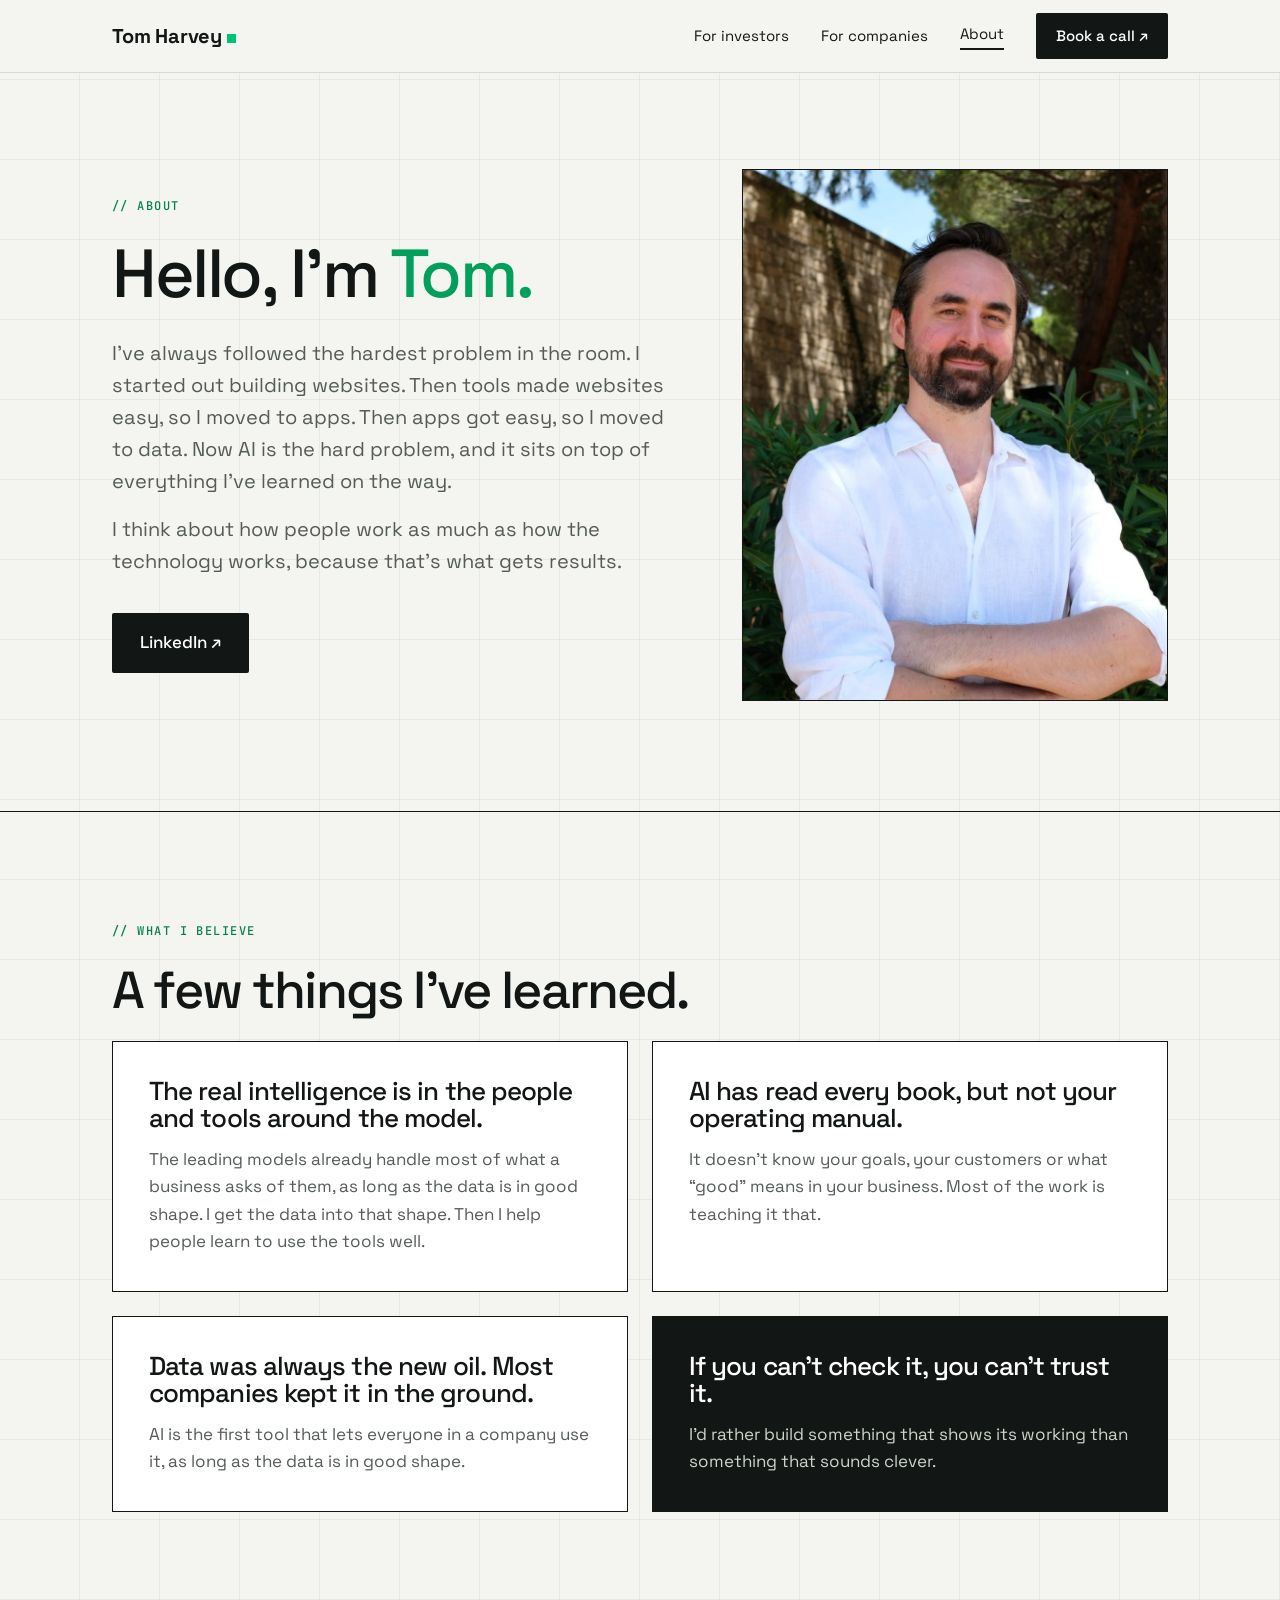
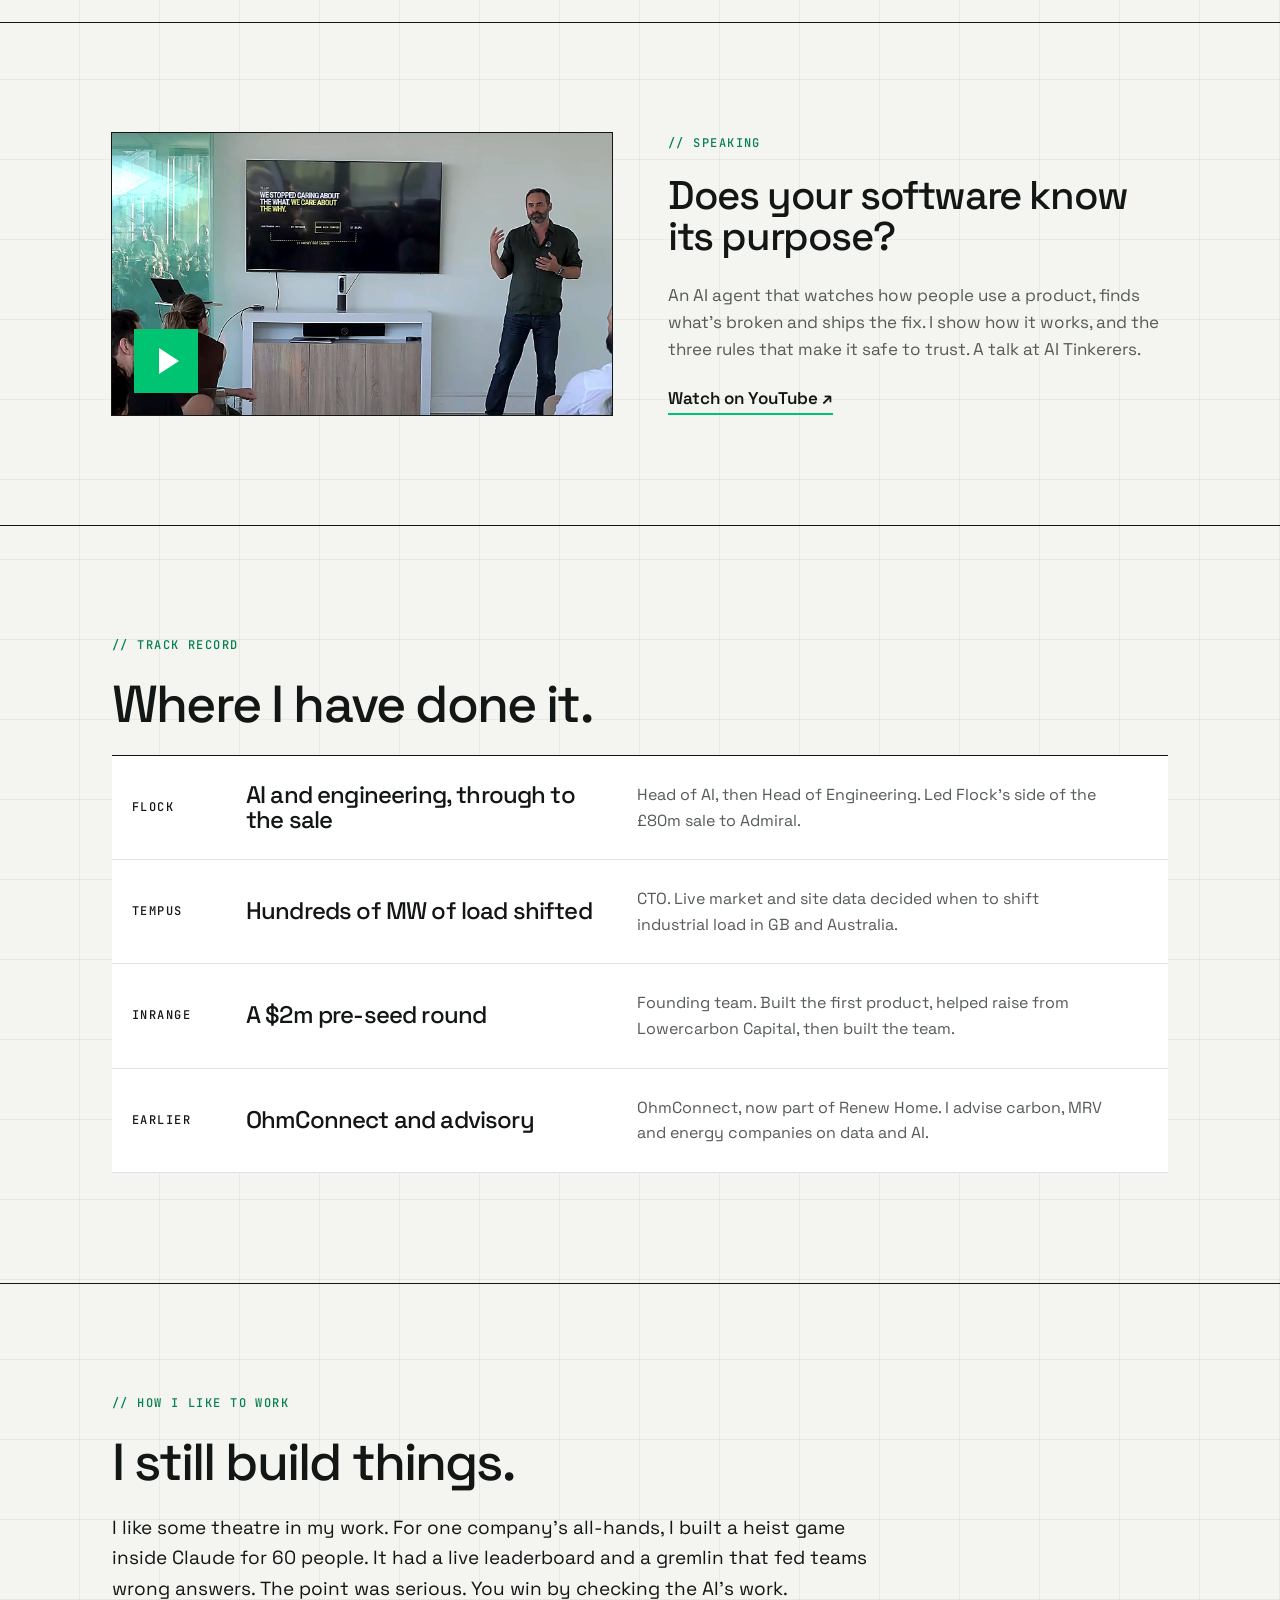
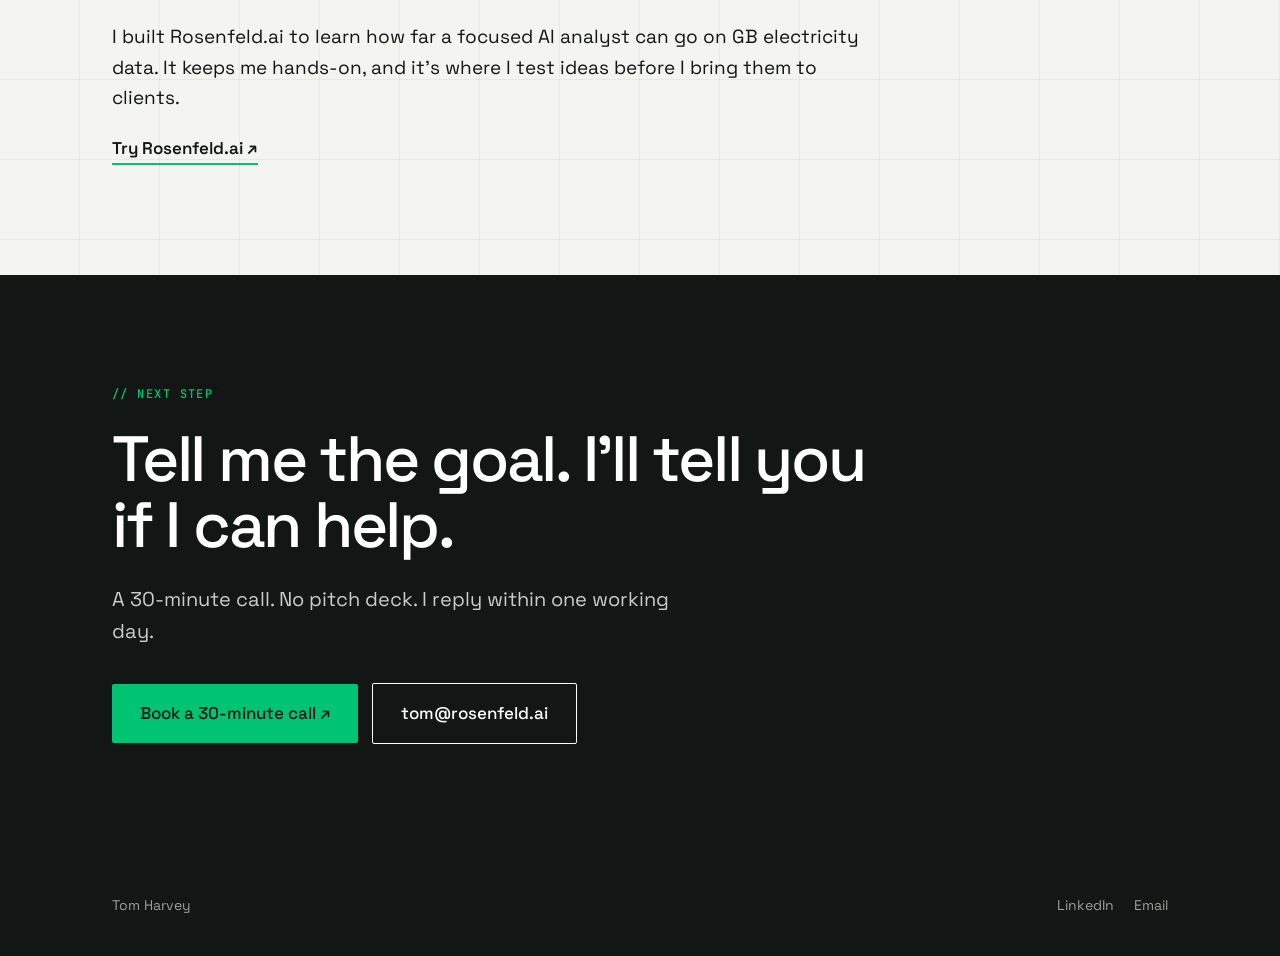
==== about.html @ 4ef9ce78 "feat: reword the model belief card around people, tools and data Co-Authored-By: Claude Opus 5.5 <no" ====
<!DOCTYPE html><html lang="en-GB"><head><meta charset="utf-8"><meta name="viewport" content="width=device-width,initial-scale=1"><meta name="color-scheme" content="light only">
<title>About · Tom Harvey</title><link rel="preconnect" href="https://fonts.googleapis.com"><link rel="preconnect" href="https://fonts.gstatic.com" crossorigin><link href="https://fonts.googleapis.com/css2?family=Space+Grotesk:wght@400;500;700&family=JetBrains+Mono:wght@500&display=swap" rel="stylesheet"><link rel="stylesheet" href="style.css"><script src="site.js"></script></head><body>
<nav><div class="wrap"><a class="brand" href="index.html">Tom Harvey<span></span></a>
<div class="links"><a href="investors.html">For investors</a><a href="companies.html">For companies</a><a href="about.html" class="on">About</a><a class="pill" href="https://cal.com/tharvey/30min" target="_blank" rel="noopener">Book a call ↗</a></div></div></nav>

<header class="hero"><div class="wrap hero-grid">
<div class="rv"><span class="mono label">About</span>
<h1>Hello, I'm <span class="hl">Tom.</span></h1>
<p class="lead">I've always followed the hardest problem in the room. I started out building websites. Then tools made websites easy, so I moved to apps. Then apps got easy, so I moved to data. Now AI is the hard problem, and it sits on top of everything I've learned on the way.</p>
<p class="lead" style="margin-top:16px">I think about how people work as much as how the technology works, because that's what gets results.</p>
<div class="ctas"><a class="pill big" href="https://www.linkedin.com/in/tom--harvey">LinkedIn ↗</a></div></div>
<div class="photo rv" style="background:url(portrait.jpg) center top/cover" role="img" aria-label="Tom Harvey"></div>
</div></header>

<section class="band"><div class="wrap">
<span class="mono label">What I believe</span><h2 class="rv">A few things I've learned.</h2>
<div class="cards rv">
<div class="card"><h3>The real intelligence is in the people and tools around the model.</h3><p>The leading models already handle most of what a business asks of them, as long as the data is in good shape. I get the data into that shape. Then I help people learn to use the tools well.</p></div>
<div class="card"><h3>AI has read every book, but not your operating manual.</h3><p>It doesn't know your goals, your customers or what “good” means in your business. Most of the work is teaching it that.</p></div>
<div class="card"><h3>Data was always the new oil. Most companies kept it in the ground.</h3><p>AI is the first tool that lets everyone in a company use it, as long as the data is in good shape.</p></div>
<div class="card ink"><h3>If you can't check it, you can't trust it.</h3><p>I'd rather build something that shows its working than something that sounds clever.</p></div>
</div></div></section>

<section class="band sky"><div class="wrap split">
<button class="video rv" data-yt="ZUIJOm4KMr8" style="background-image:url(talk.jpg)" aria-label="Play the talk"><div class="play"></div></button>
<div class="rv"><span class="mono label">Speaking</span><h2 style="font-size:40px">Does your software know its purpose?</h2><p class="note" style="font-size:17px">An AI agent that watches how people use a product, finds what's broken and ships the fix. I show how it works, and the three rules that make it safe to trust. A talk at AI Tinkerers.</p><a class="textlink" href="https://www.youtube.com/watch?v=ZUIJOm4KMr8">Watch on YouTube ↗</a></div>
</div></section>

<section class="band"><div class="wrap">
<span class="mono label">Track record</span><h2 class="rv">Where I have done it.</h2>
<div class="rows rv">
<div class="row"><span class="mono">Flock</span><h3>AI and engineering, through to the sale</h3><p>Head of AI, then Head of Engineering. Led Flock's side of the £80m sale to Admiral.</p><span></span></div>
<div class="row"><span class="mono">Tempus</span><h3>Hundreds of MW of load shifted</h3><p>CTO. Live market and site data decided when to shift industrial load in GB and Australia.</p><span></span></div>
<div class="row"><span class="mono">InRange</span><h3>A $2m pre-seed round</h3><p>Founding team. Built the first product, helped raise from Lowercarbon Capital, then built the team.</p><span></span></div>
<div class="row"><span class="mono">Earlier</span><h3>OhmConnect and advisory</h3><p>OhmConnect, now part of Renew Home. I advise carbon, MRV and energy companies on data and AI.</p><span></span></div>
</div></div></section>

<section class="band"><div class="wrap">
<div class="rv" style="max-width:760px"><span class="mono label">How I like to work</span><h2>I still build things.</h2>
<p style="font-size:19px">I like some theatre in my work. For one company's all-hands, I built a heist game inside Claude for 60 people. It had a live leaderboard and a gremlin that fed teams wrong answers. The point was serious. You win by checking the AI's work.</p>
<p style="font-size:19px;margin-top:18px">I built Rosenfeld.ai to learn how far a focused AI analyst can go on GB electricity data. It keeps me hands-on, and it's where I test ideas before I bring them to clients.</p>
<a class="textlink" href="https://rosenfeld.ai">Try Rosenfeld.ai ↗</a></div>
</div></section>

<section class="band accent contact" id="contact"><div class="wrap rv">
<span class="mono label">Next step</span>
<h2>Tell me the goal. I'll tell you if I can help.</h2>
<p style="font-size:20px;max-width:560px">A 30-minute call. No pitch deck. I reply within one working day.</p>
<div class="ctas"><a class="pill big" href="https://cal.com/tharvey/30min" target="_blank" rel="noopener">Book a 30-minute call ↗</a><a class="pill light big" href="mailto:tom@rosenfeld.ai">tom@rosenfeld.ai</a></div>
</div></section>
<footer><div class="wrap"><span>Tom Harvey</span><span><a href="https://www.linkedin.com/in/tom--harvey">LinkedIn</a><a href="mailto:tom@rosenfeld.ai">Email</a></span></div></footer>
</body></html>
---- style.css ----
:root{color-scheme:light;--ink:#121614;--paper:#f4f4f1;--accent:#00c472;--accent-text:#06804c;--hl:#00a05c;--grid:rgba(18,22,20,.055);--muted:#555b57;--line:rgba(18,22,20,.12);--rule:#121614}
*{box-sizing:border-box;margin:0;padding:0}
html{scroll-behavior:smooth}
body{background:var(--paper);color:var(--ink);font:17px/1.6 "Space Grotesk","Helvetica Neue",Arial,sans-serif;background-image:linear-gradient(var(--grid) 1px,transparent 1px),linear-gradient(90deg,var(--grid) 1px,transparent 1px);background-size:80px 80px;background-position:-1px -1px}
a{color:inherit}
.wrap{max-width:1120px;margin:0 auto;padding:0 32px}
.mono{font-family:"JetBrains Mono",ui-monospace,Menlo,Consolas,monospace;font-weight:500;font-size:12px;letter-spacing:.12em;text-transform:uppercase}
.label{display:block;margin-bottom:22px;color:var(--accent-text)}
.label:before{content:"// "}
h1,h2,h3{font-weight:500;letter-spacing:-.035em;line-height:1.04}
h1{font-size:68px}
h2{font-size:52px;margin-bottom:24px}
h3{font-size:26px}
.hl{color:var(--hl)}

p.lead{font-size:20px;color:var(--muted);max-width:560px;margin-top:28px}
/* nav */
nav{position:sticky;top:0;z-index:10;background:rgba(244,244,241,.94);backdrop-filter:blur(8px);border-bottom:1px solid var(--line)}
nav .wrap{display:flex;align-items:center;justify-content:space-between;height:72px}
.brand{font-weight:700;font-size:20px;text-decoration:none;letter-spacing:-.01em}
.brand span{display:inline-block;width:9px;height:9px;background:var(--accent);margin-left:5px}
.links{display:flex;align-items:center;gap:32px;font-size:15px}
.links a{text-decoration:none}
.links a.on{border-bottom:2px solid var(--ink);padding-bottom:2px}
.pill{background:var(--ink);color:#fff!important;padding:11px 20px;border-radius:2px;font-weight:500;text-decoration:none;display:inline-flex;gap:10px;align-items:center;transition:background .15s}
.pill:hover{background:var(--accent);color:var(--ink)!important}
.pill.light{background:transparent;color:var(--ink)!important;border:1px solid var(--ink)}
.pill.light:hover{background:var(--ink);color:#fff!important}
.pill.big{padding:16px 28px;font-size:17px}
.ctas{display:flex;gap:14px;margin-top:36px;align-items:center;flex-wrap:wrap}
.note{font-size:14px;color:var(--muted)}
/* bands */
.band{padding:110px 0;border-top:1px solid var(--rule)}
.dark{background:#fff}
.dark p{color:var(--muted)}
.sand,.sage,.sky{background:transparent}
.accent{background:var(--ink);color:#fff;border-top:0}.accent .label{color:var(--accent)!important}.accent p{color:#c9ceca}.accent .pill{background:var(--accent);color:var(--ink)!important}.accent .pill:hover{background:#fff}.accent .pill.light{background:transparent;color:#fff!important;border-color:#fff}
/* hero */
.hero{padding:96px 0 110px}
.hero-grid{display:grid;grid-template-columns:1.35fr 1fr;gap:56px;align-items:center}
.photo{aspect-ratio:4/5;border-radius:0;border:1px solid var(--ink);background:linear-gradient(160deg,var(--sage),var(--sand));display:flex;align-items:flex-end;padding:24px;position:relative;overflow:hidden}

.photo .mono{position:relative;z-index:1;color:var(--ink)}
/* stats */
.stats{display:grid;grid-template-columns:repeat(4,1fr);gap:32px}
.stat{border-top:3px solid var(--accent);padding-top:24px}
.num{font-size:80px;font-weight:500;letter-spacing:-.05em;color:var(--ink);line-height:1}
.stat p{margin-top:14px;font-size:15px}
/* cards */
.cards{display:grid;grid-template-columns:repeat(2,1fr);gap:24px}
.cards.three{grid-template-columns:repeat(3,1fr)}
.card{background:#fff;border-radius:0;border:1px solid var(--ink);padding:36px;text-decoration:none;display:flex;flex-direction:column;gap:14px;transition:transform .25s, box-shadow .25s;position:relative}
.card:hover{transform:translate(-4px,-4px);box-shadow:4px 4px 0 var(--accent)}
.card.ink{background:var(--ink);color:#fff}
.card.ink p{color:#cdd4cc}
.card p{color:var(--muted)}
.card .go{position:absolute;right:32px;top:32px;font-size:24px;transition:transform .25s}
.card:hover .go{transform:translate(4px,-4px)}
.card .mono{color:var(--accent-text)} .card.ink .mono{color:var(--accent)}
.card .out{margin-top:auto;font-weight:600;color:var(--ink)} .card.ink .out{color:var(--accent)}
/* rows */
.rows{border-top:1px solid var(--ink);background:#fff}
.row{display:grid;grid-template-columns:90px 1fr 1.3fr 10px;gap:24px;align-items:center;padding:26px 20px;border-bottom:1px solid var(--line)}
.row h3{font-size:24px}
.row p{color:var(--muted);font-size:16px}
.row .go{font-size:22px;text-align:right}
/* quote */
.quotes{display:grid;grid-template-columns:repeat(3,1fr);gap:24px}
.quote{background:#fff;border:1px solid var(--ink);padding:32px}
.quote p{font-size:19px;line-height:1.45}
.who{display:flex;align-items:center;gap:12px;margin-top:22px;font-size:14px;color:var(--muted)}
.who i{width:40px;height:40px;border-radius:50%;background:var(--sand);display:block}
/* split */
.split{display:grid;grid-template-columns:1fr 1fr;gap:56px;align-items:center}
.video{aspect-ratio:16/9;border-radius:0;outline:1px solid var(--ink);background:var(--ink) center/cover no-repeat;border:0;cursor:pointer;overflow:hidden;width:100%;padding:0;display:flex;align-items:center;justify-content:center;flex-direction:column;gap:14px;color:#cdd4cc;font-size:14px}
.play{width:64px;height:64px;border-radius:0;background:var(--accent);position:relative;transition:transform .2s}
.video:hover .play{transform:scale(1.08)}
.play:after{content:"";position:absolute;left:25px;top:19px;border-left:20px solid #fff;border-top:13px solid transparent;border-bottom:13px solid transparent}
.shot{aspect-ratio:16/10;border-radius:0;background:#fff;box-shadow:0 18px 40px rgba(29,43,36,.10);display:flex;align-items:center;justify-content:center;color:var(--muted);font-size:14px;padding:24px;text-align:center}
.textlink{font-weight:600;text-decoration:none;border-bottom:2px solid var(--accent);display:inline-block;margin-top:22px}
/* steps */
.steps{display:grid;grid-template-columns:repeat(3,1fr);gap:24px;counter-reset:s}
.step{border-top:3px solid var(--accent);padding-top:22px}
.step .n{font-size:44px;font-weight:500;color:var(--hl);letter-spacing:-.03em}
.step h3{font-size:21px;margin:8px 0}
.step p{color:var(--muted);font-size:16px}
/* contact */
.contact{text-align:left}
.contact h2{font-size:64px;max-width:800px}
footer{padding:40px 0;font-size:14px;color:#9aa19c;background:var(--ink)}
footer .wrap{display:flex;justify-content:space-between}
footer a{text-decoration:none;margin-left:20px}
/* motion */
.js .rv{opacity:0;transform:translateY(24px);transition:opacity .7s ease,transform .7s ease}
.js .rv.in{opacity:1;transform:none}
@media (max-width:860px){h1{font-size:46px}h2{font-size:36px}.hero-grid,.split,.cards,.cards.three,.quotes,.steps{grid-template-columns:1fr}.stats{grid-template-columns:1fr !important}.links a:not(.pill){display:none}.row{grid-template-columns:40px 1fr 30px}.row p{display:none}.contact h2{font-size:40px}}

.video iframe{width:100%;height:100%;border:0;display:block}
.video:before{content:"";position:absolute}
.video[data-yt]{justify-content:flex-end;align-items:flex-start;padding:22px}
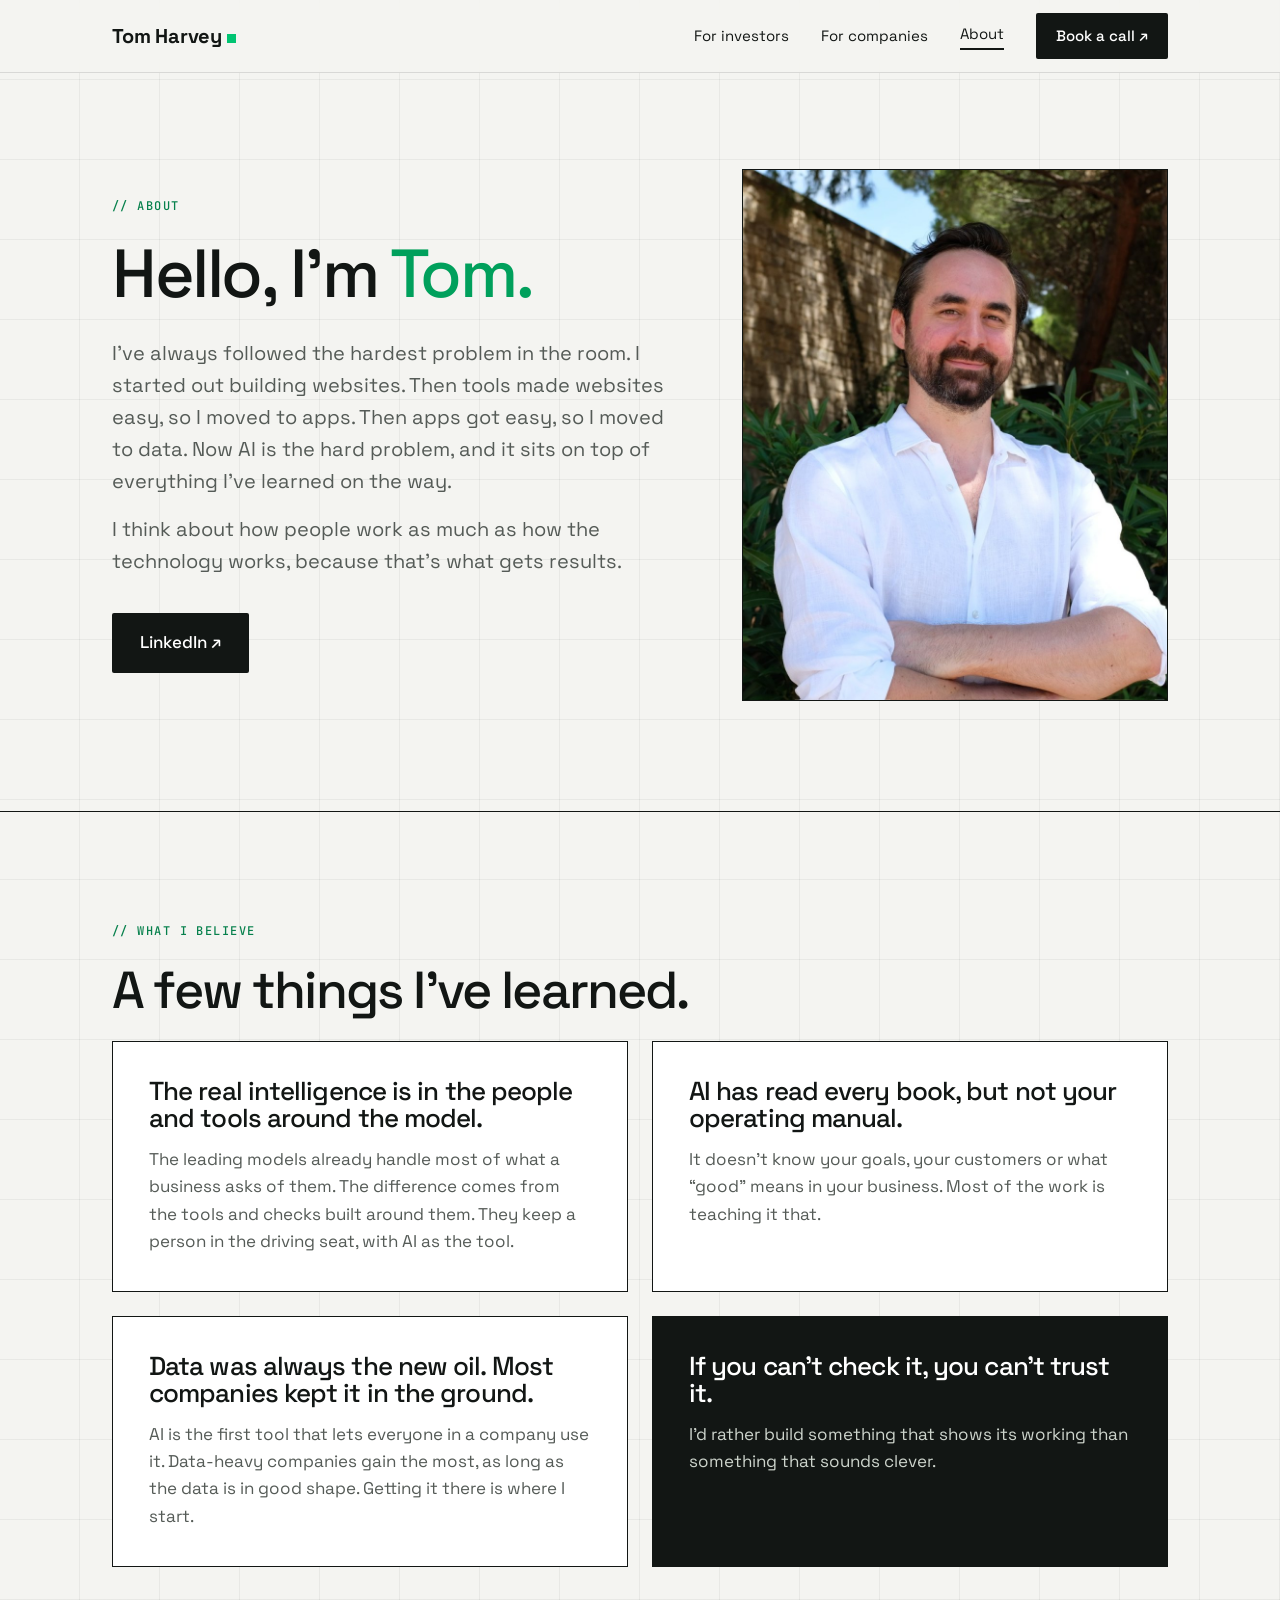
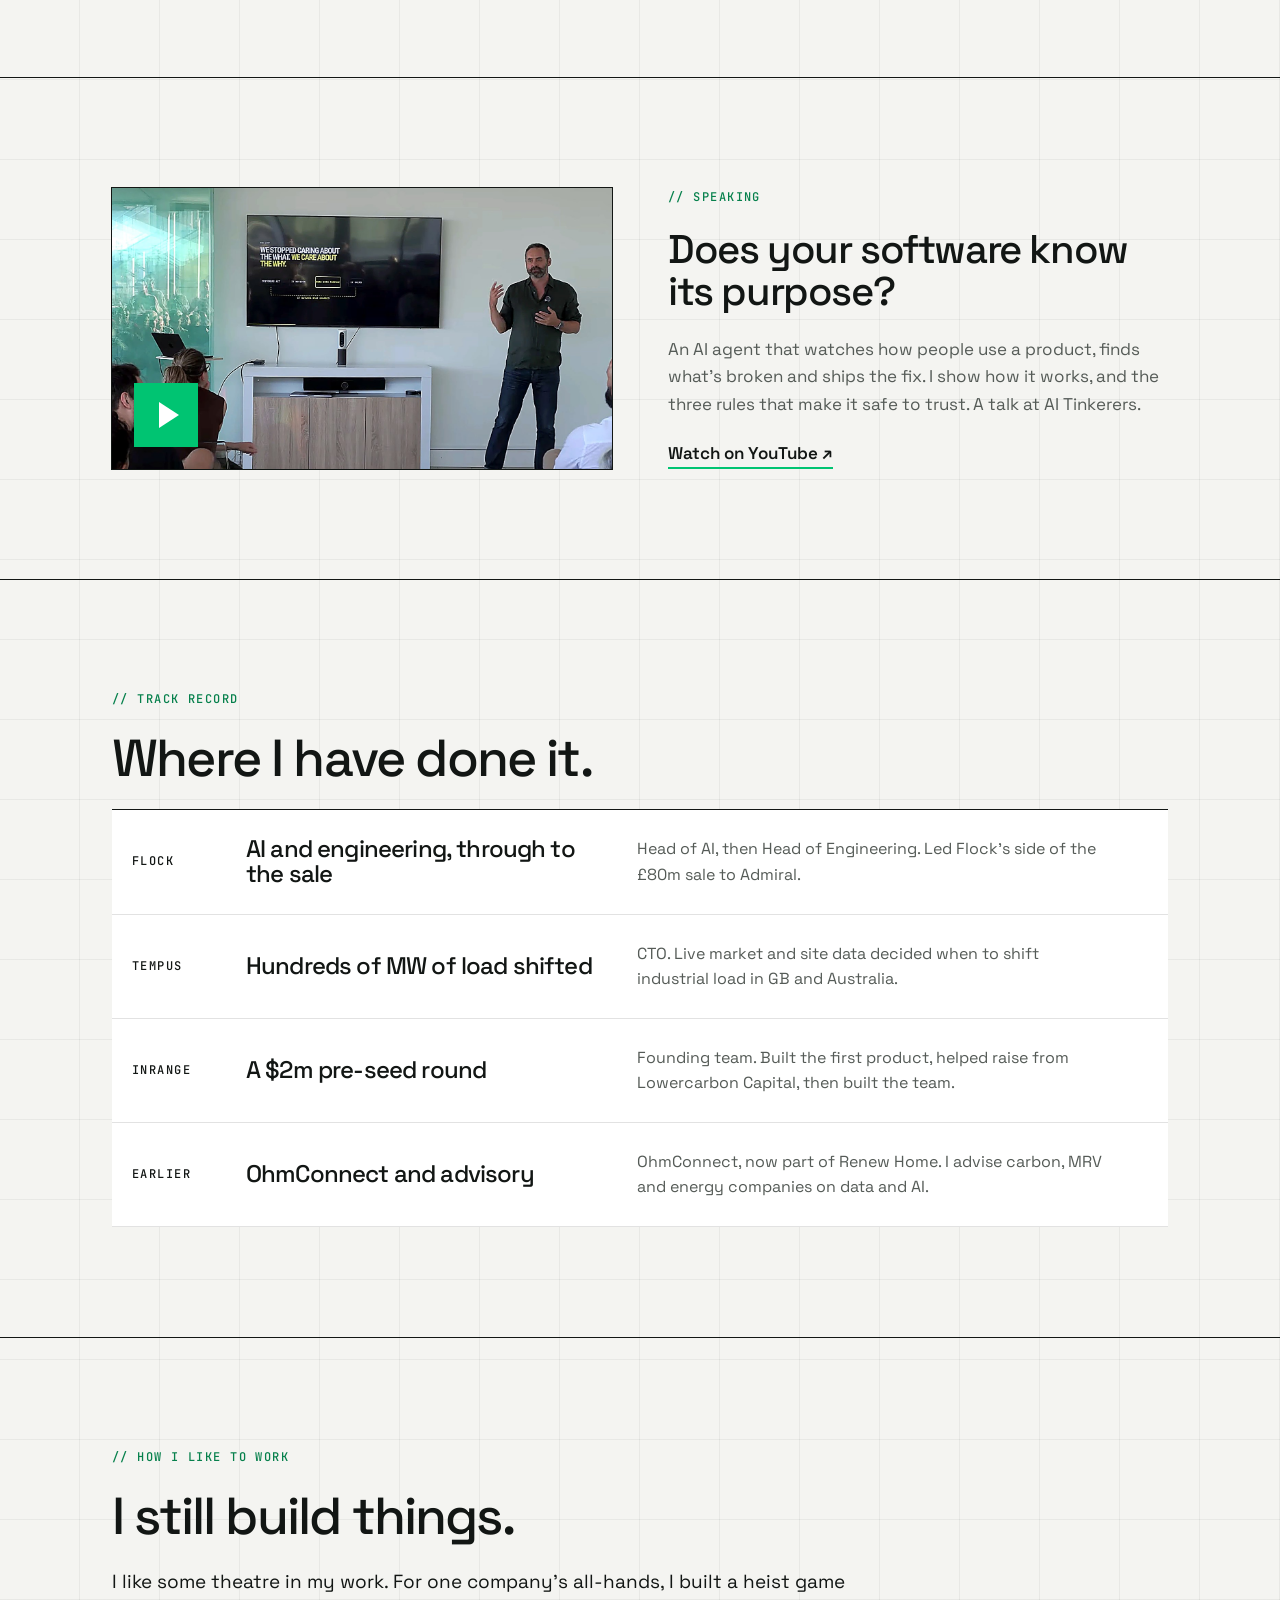
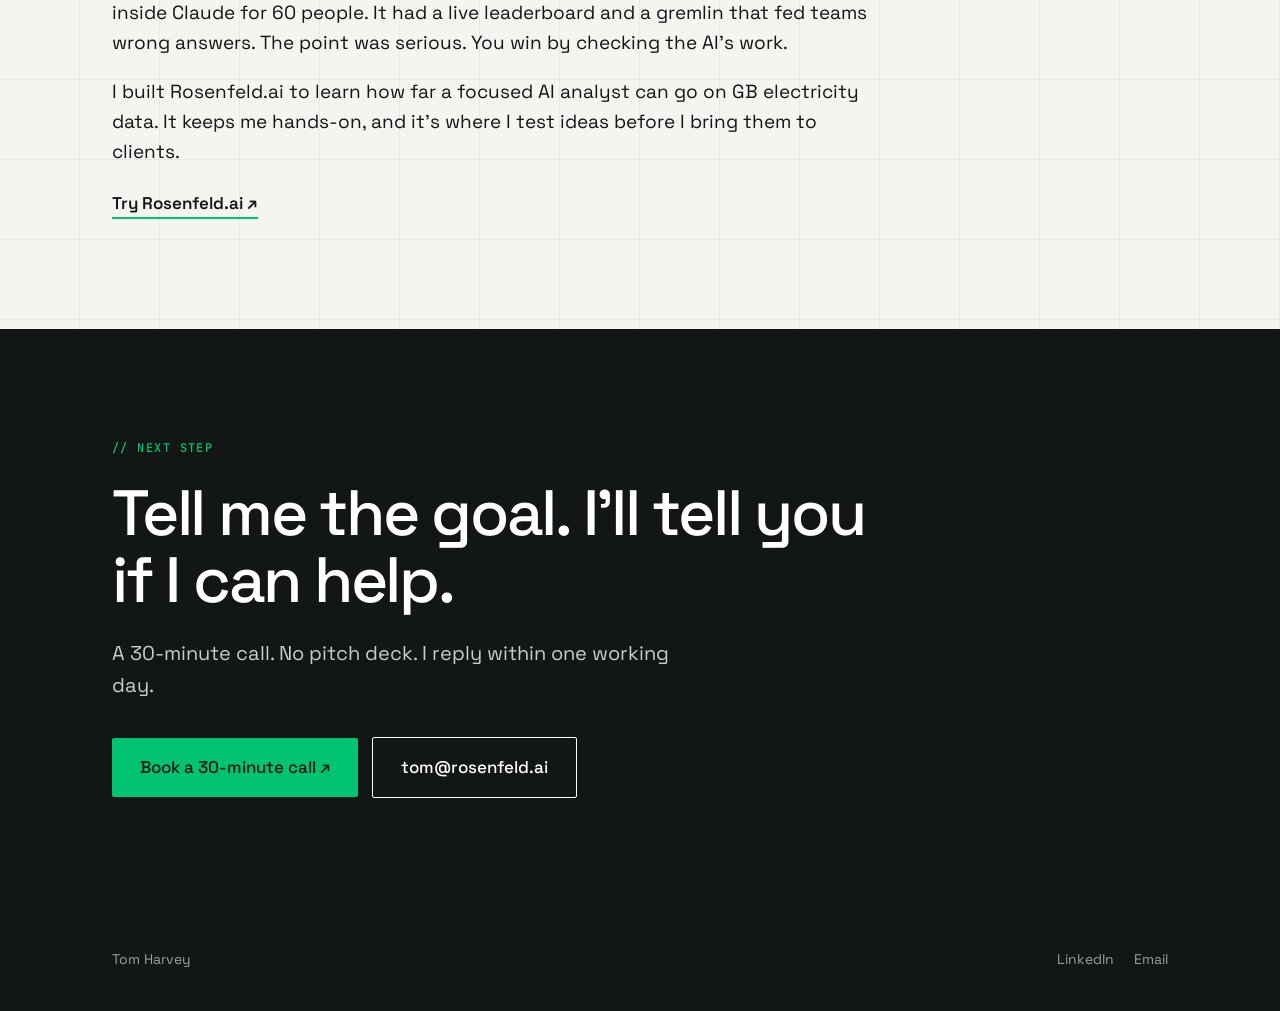
==== commit fda638af: "fix: split the belief cards so data and tooling each have one home Co-Authored-By: Claude Opus 5.5 <" ====
--- a/about.html
+++ b/about.html
@@ -15,9 +15,9 @@
 <section class="band"><div class="wrap">
 <span class="mono label">What I believe</span><h2 class="rv">A few things I've learned.</h2>
 <div class="cards rv">
-<div class="card"><h3>The real intelligence is in the people and tools around the model.</h3><p>The leading models already handle most of what a business asks of them, as long as the data is in good shape. I get the data into that shape. Then I help people learn to use the tools well.</p></div>
+<div class="card"><h3>The real intelligence is in the people and tools around the model.</h3><p>The leading models already handle most of what a business asks of them. The difference comes from the tools and checks built around them. They keep a person in the driving seat, with AI as the tool.</p></div>
 <div class="card"><h3>AI has read every book, but not your operating manual.</h3><p>It doesn't know your goals, your customers or what “good” means in your business. Most of the work is teaching it that.</p></div>
-<div class="card"><h3>Data was always the new oil. Most companies kept it in the ground.</h3><p>AI is the first tool that lets everyone in a company use it, as long as the data is in good shape.</p></div>
+<div class="card"><h3>Data was always the new oil. Most companies kept it in the ground.</h3><p>AI is the first tool that lets everyone in a company use it. Data-heavy companies gain the most, as long as the data is in good shape. Getting it there is where I start.</p></div>
 <div class="card ink"><h3>If you can't check it, you can't trust it.</h3><p>I'd rather build something that shows its working than something that sounds clever.</p></div>
 </div></div></section>
 
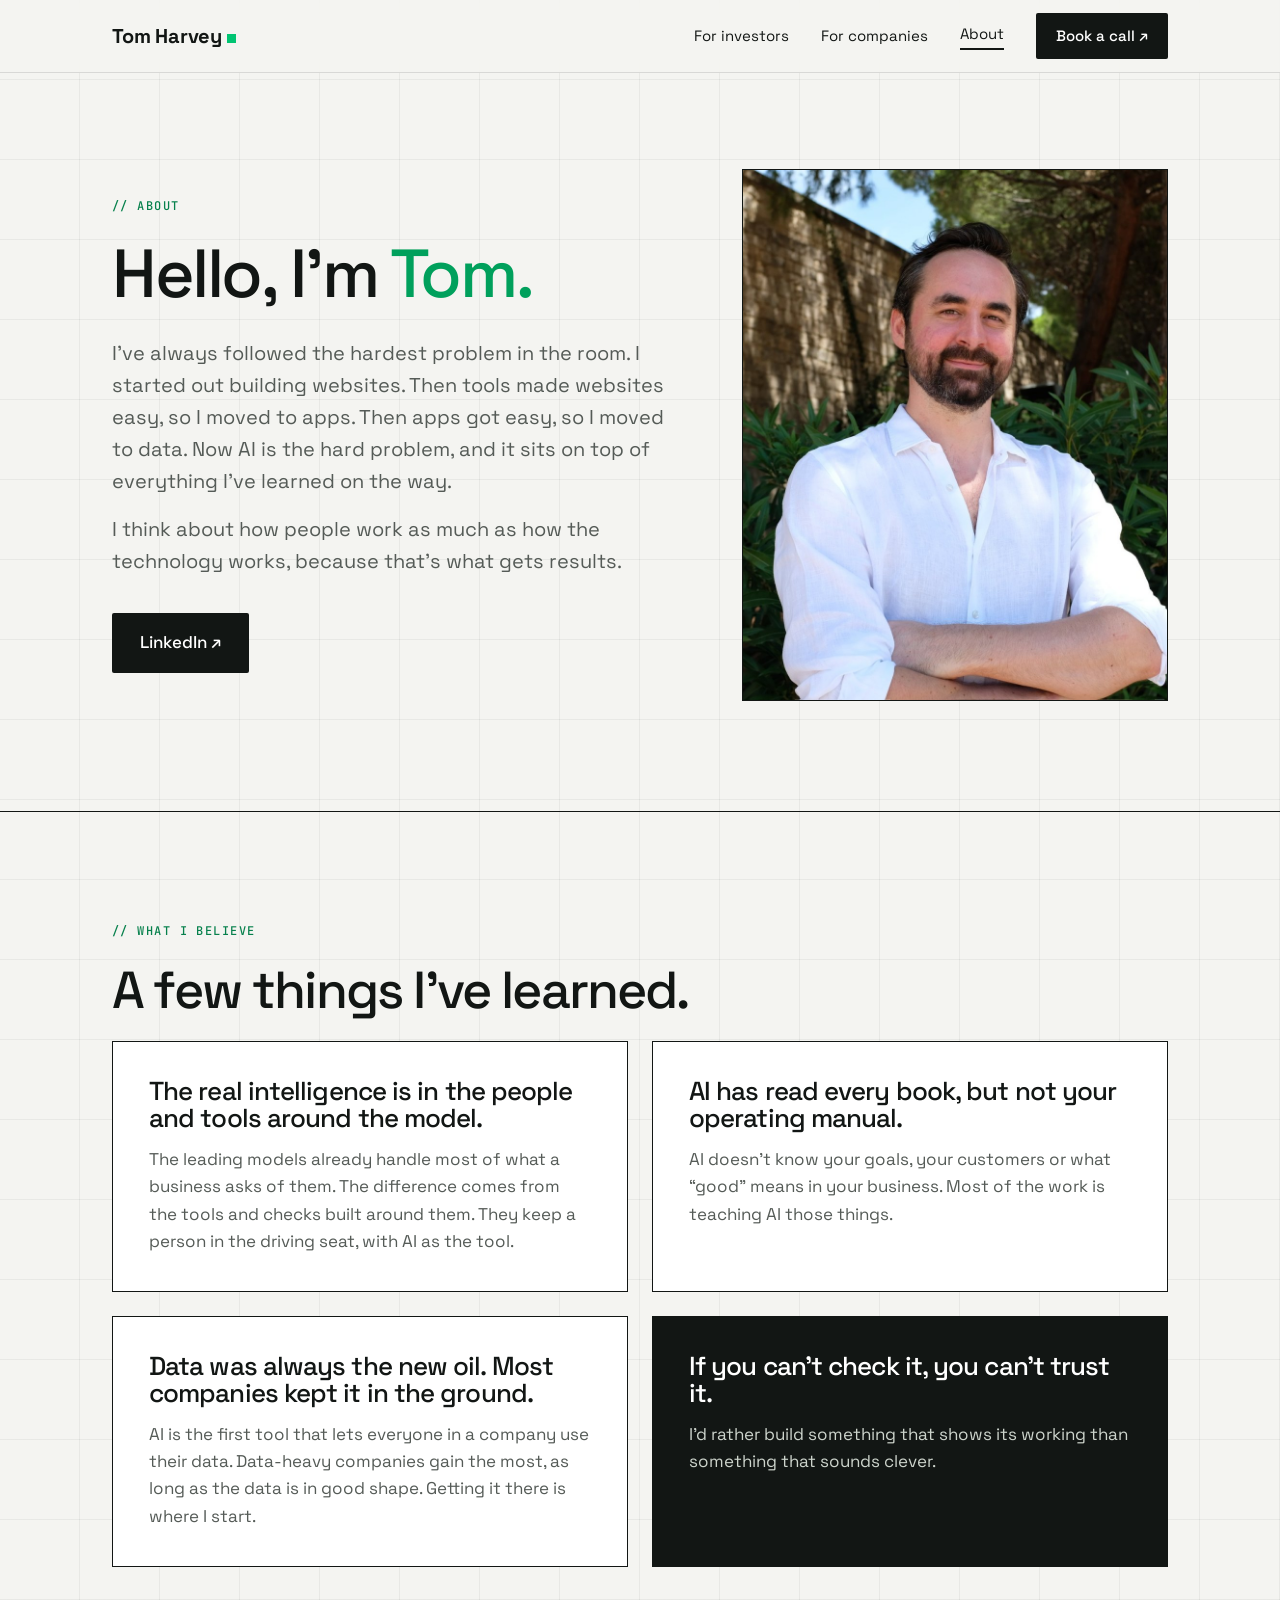
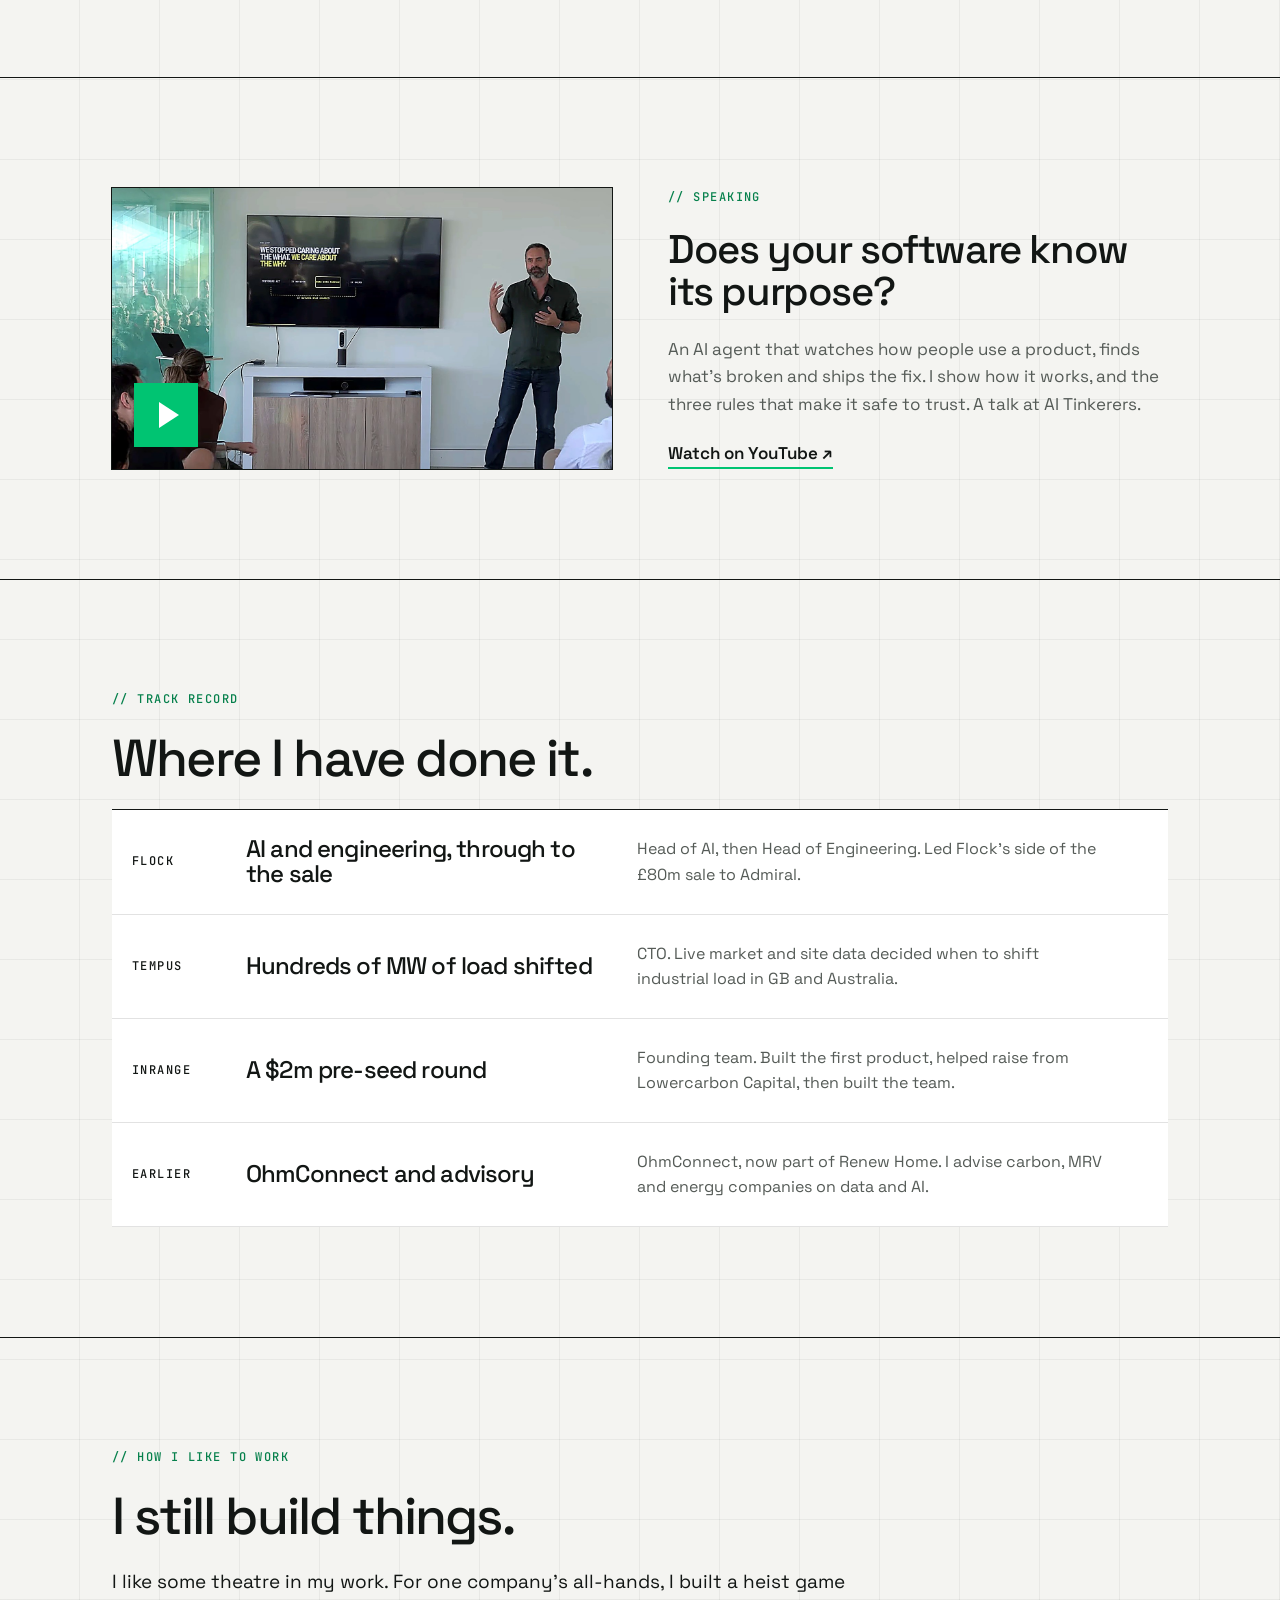
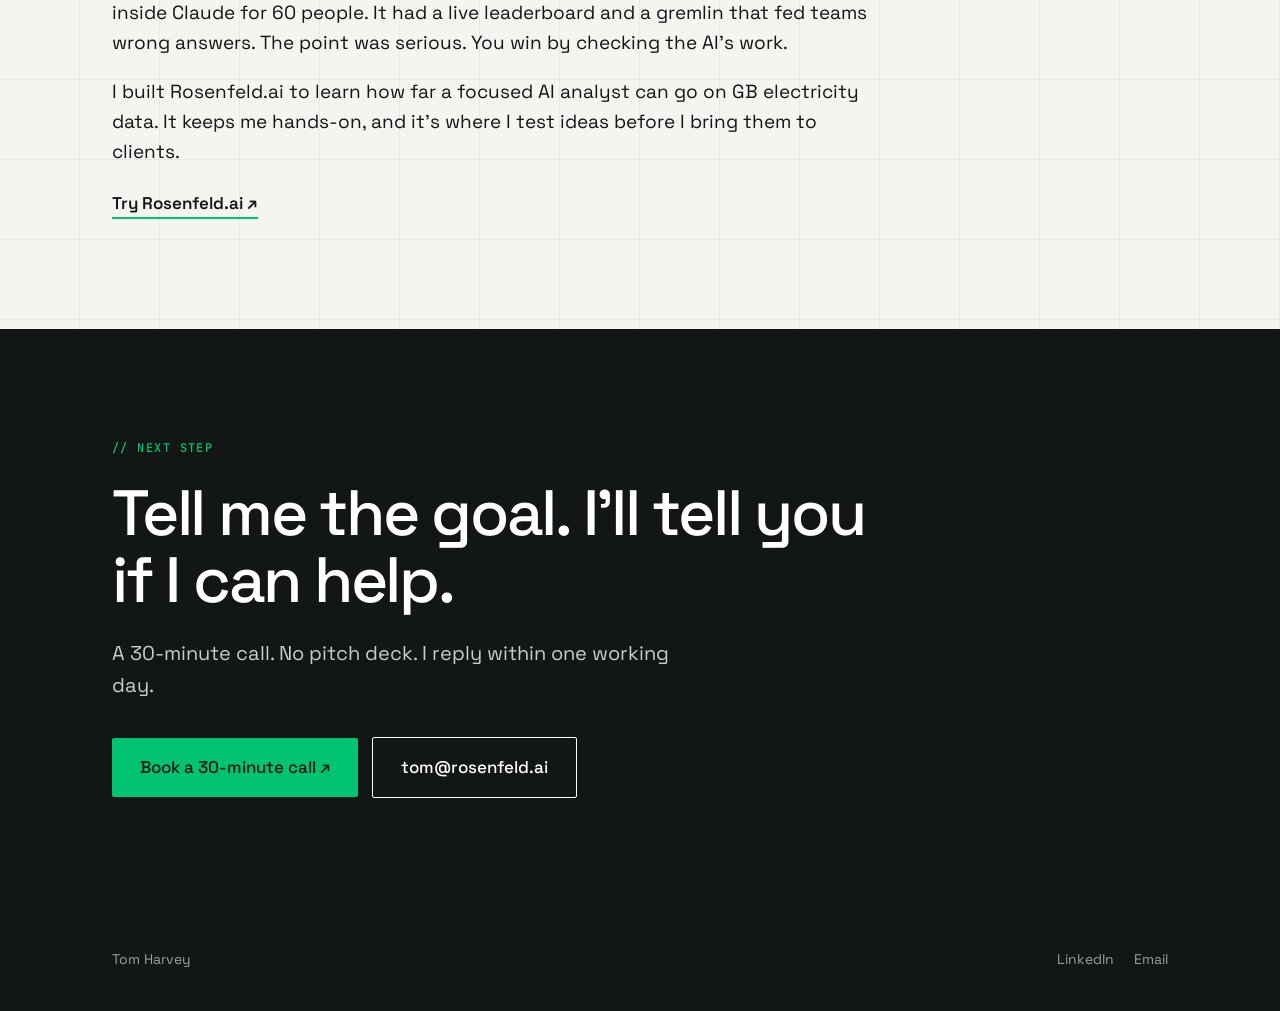
==== commit 9ffe0a29: "fix: name AI and data instead of a vague it in the belief cards Co-Authored-By: Claude Opus 5.5 <nor" ====
--- a/about.html
+++ b/about.html
@@ -16,8 +16,8 @@
 <span class="mono label">What I believe</span><h2 class="rv">A few things I've learned.</h2>
 <div class="cards rv">
 <div class="card"><h3>The real intelligence is in the people and tools around the model.</h3><p>The leading models already handle most of what a business asks of them. The difference comes from the tools and checks built around them. They keep a person in the driving seat, with AI as the tool.</p></div>
-<div class="card"><h3>AI has read every book, but not your operating manual.</h3><p>It doesn't know your goals, your customers or what “good” means in your business. Most of the work is teaching it that.</p></div>
-<div class="card"><h3>Data was always the new oil. Most companies kept it in the ground.</h3><p>AI is the first tool that lets everyone in a company use it. Data-heavy companies gain the most, as long as the data is in good shape. Getting it there is where I start.</p></div>
+<div class="card"><h3>AI has read every book, but not your operating manual.</h3><p>AI doesn't know your goals, your customers or what “good” means in your business. Most of the work is teaching AI those things.</p></div>
+<div class="card"><h3>Data was always the new oil. Most companies kept it in the ground.</h3><p>AI is the first tool that lets everyone in a company use their data. Data-heavy companies gain the most, as long as the data is in good shape. Getting it there is where I start.</p></div>
 <div class="card ink"><h3>If you can't check it, you can't trust it.</h3><p>I'd rather build something that shows its working than something that sounds clever.</p></div>
 </div></div></section>
 
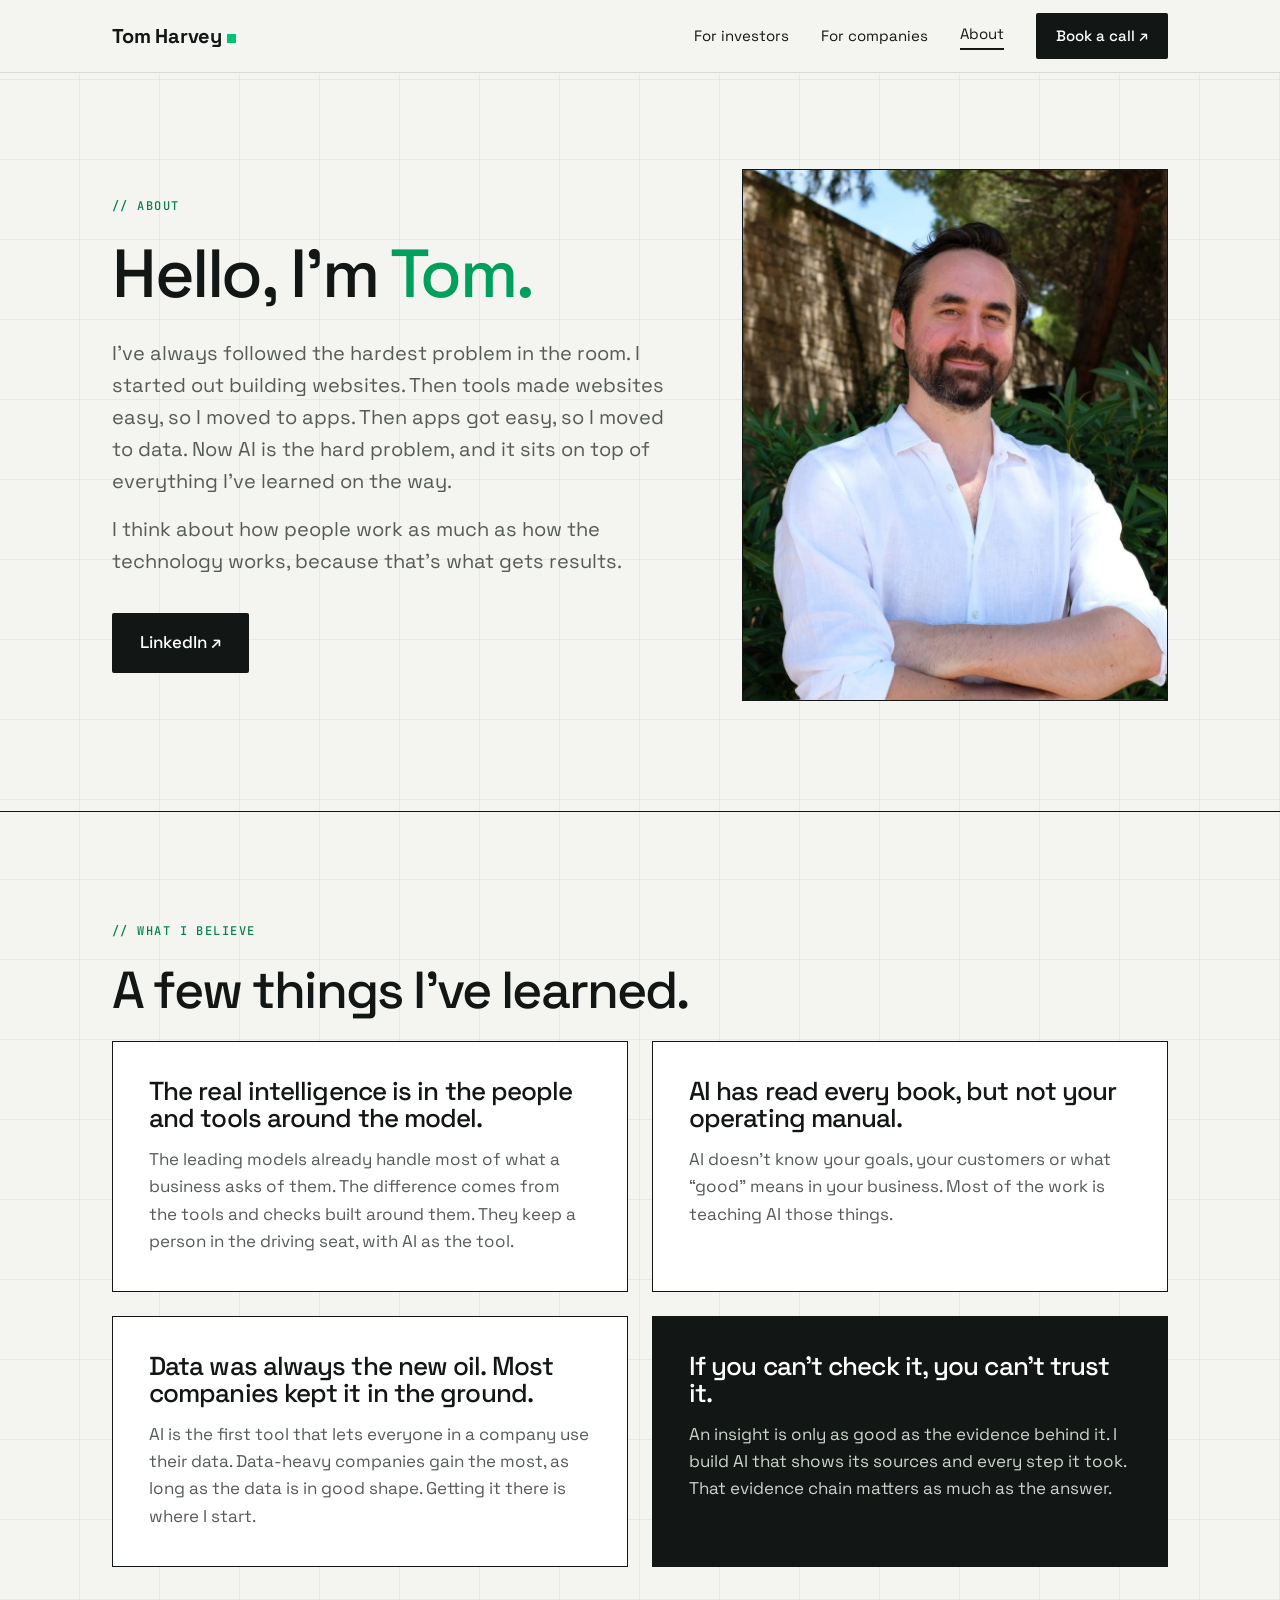
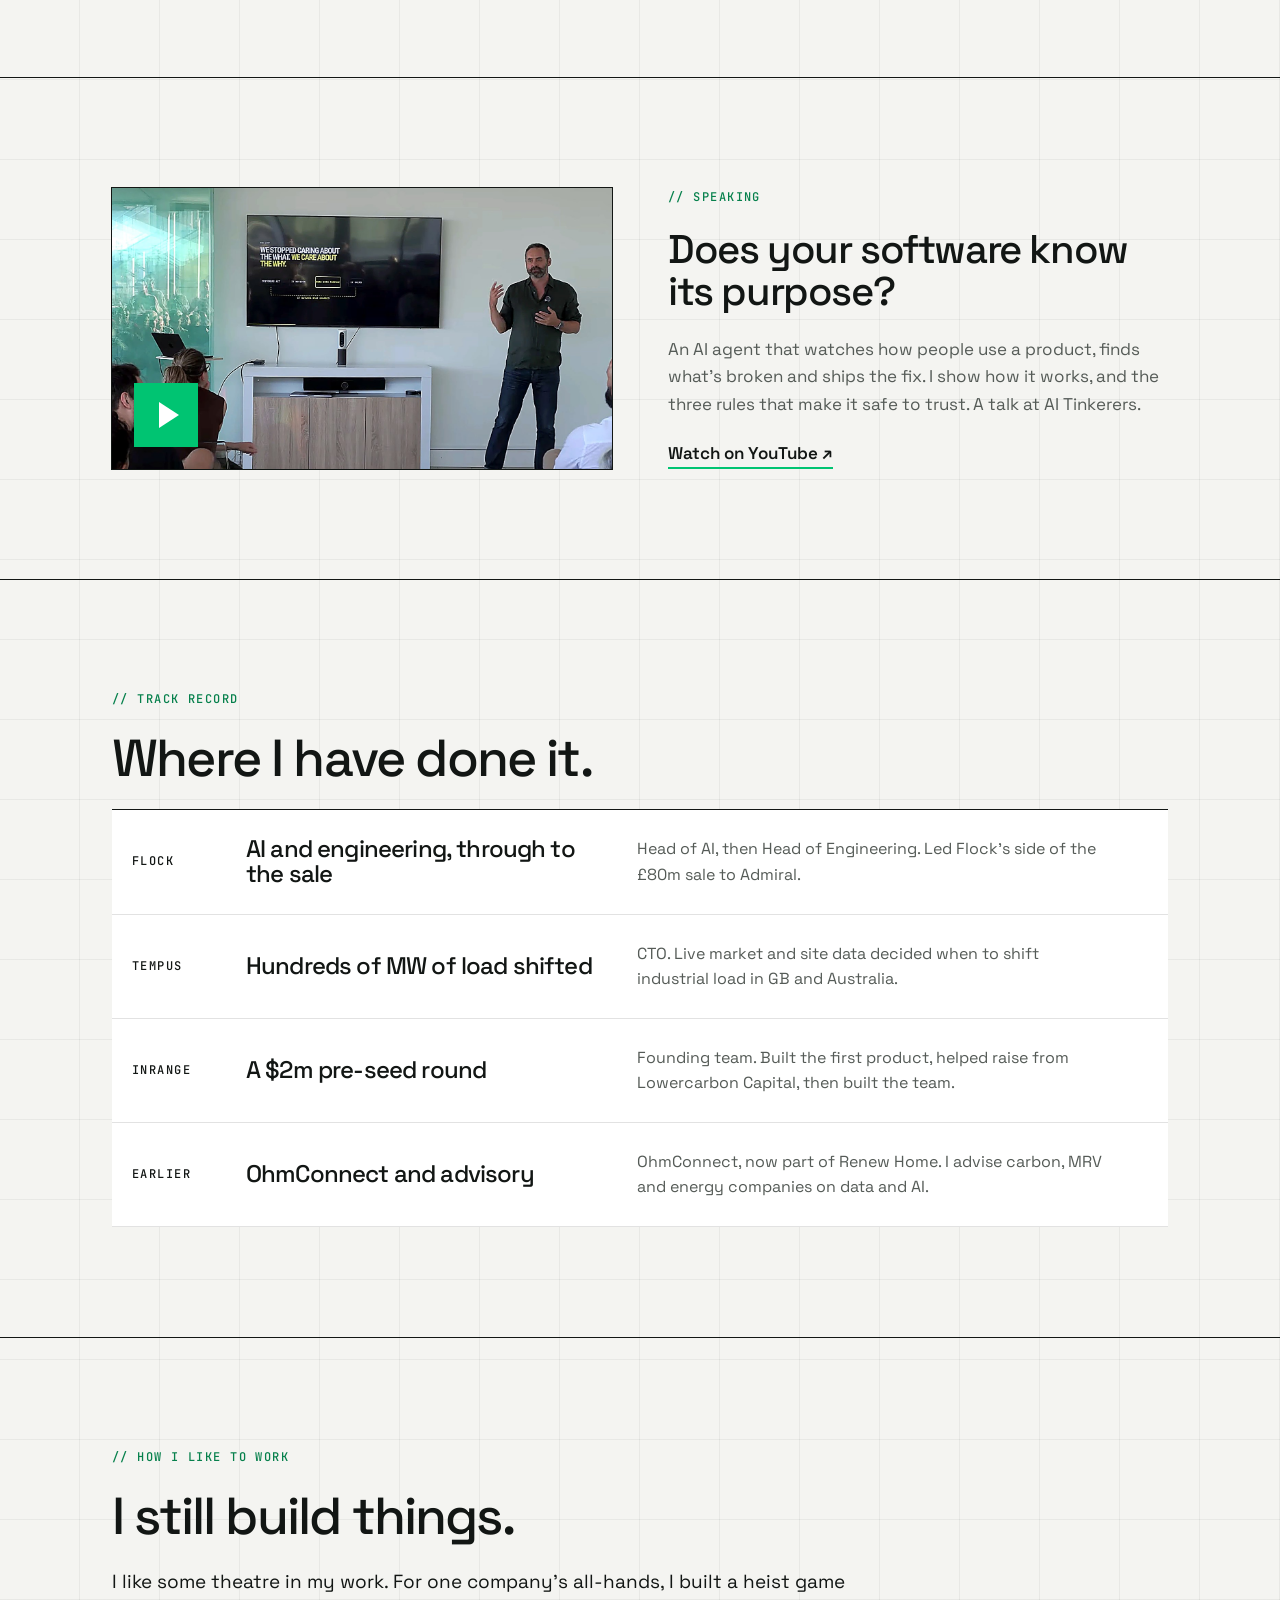
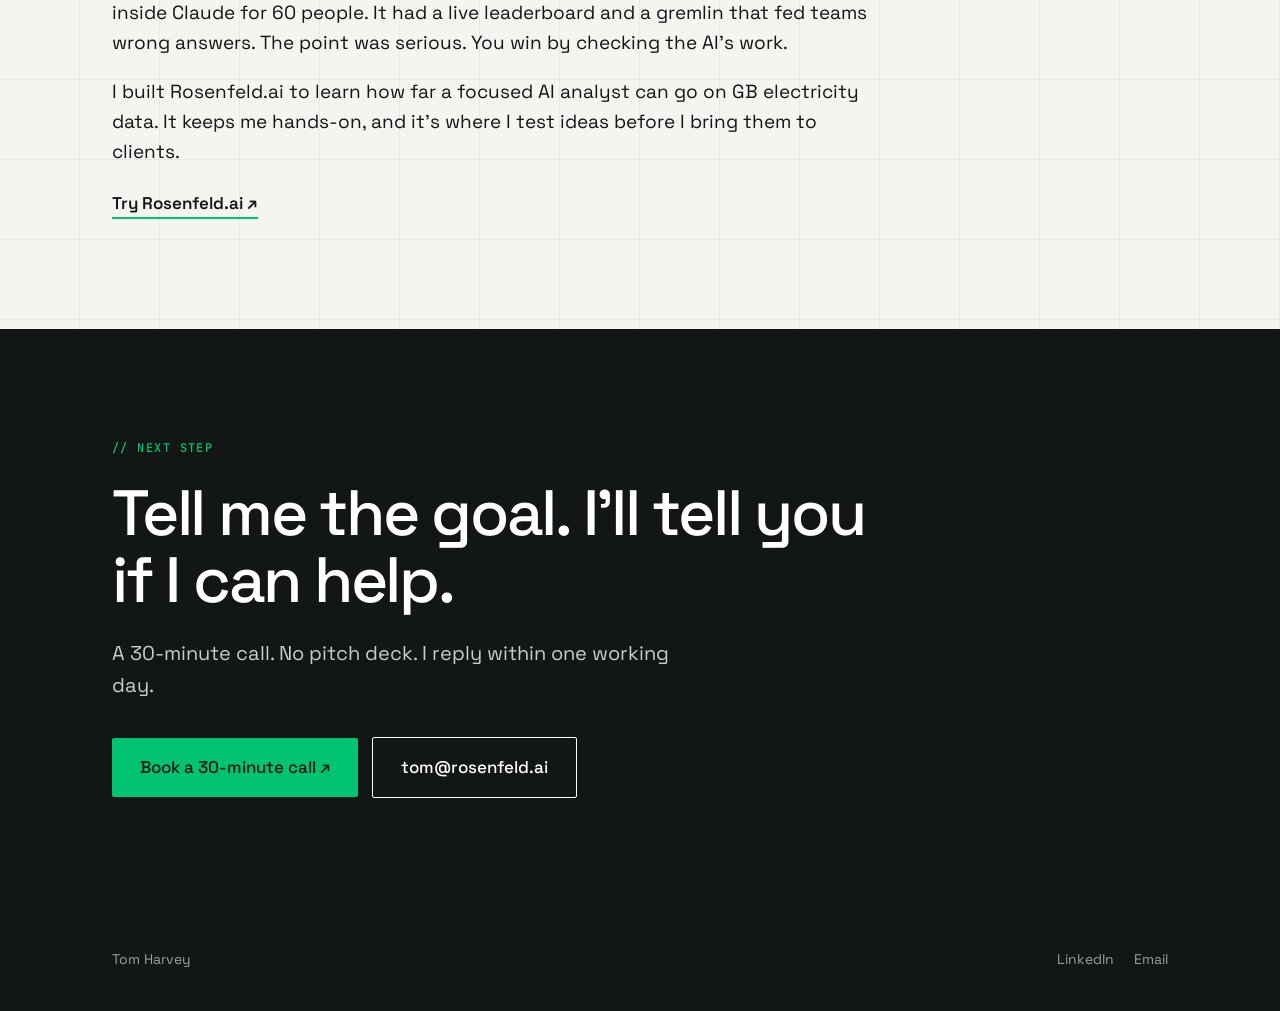
==== commit 53652f6f: "fix: check-it card is about the evidence chain Co-Authored-By: Claude Opus 5.5 <noreply@anthropic.co" ====
--- a/about.html
+++ b/about.html
@@ -18,7 +18,7 @@
 <div class="card"><h3>The real intelligence is in the people and tools around the model.</h3><p>The leading models already handle most of what a business asks of them. The difference comes from the tools and checks built around them. They keep a person in the driving seat, with AI as the tool.</p></div>
 <div class="card"><h3>AI has read every book, but not your operating manual.</h3><p>AI doesn't know your goals, your customers or what “good” means in your business. Most of the work is teaching AI those things.</p></div>
 <div class="card"><h3>Data was always the new oil. Most companies kept it in the ground.</h3><p>AI is the first tool that lets everyone in a company use their data. Data-heavy companies gain the most, as long as the data is in good shape. Getting it there is where I start.</p></div>
-<div class="card ink"><h3>If you can't check it, you can't trust it.</h3><p>I'd rather build something that shows its working than something that sounds clever.</p></div>
+<div class="card ink"><h3>If you can't check it, you can't trust it.</h3><p>An insight is only as good as the evidence behind it. I build AI that shows its sources and every step it took. That evidence chain matters as much as the answer.</p></div>
 </div></div></section>
 
 <section class="band sky"><div class="wrap split">
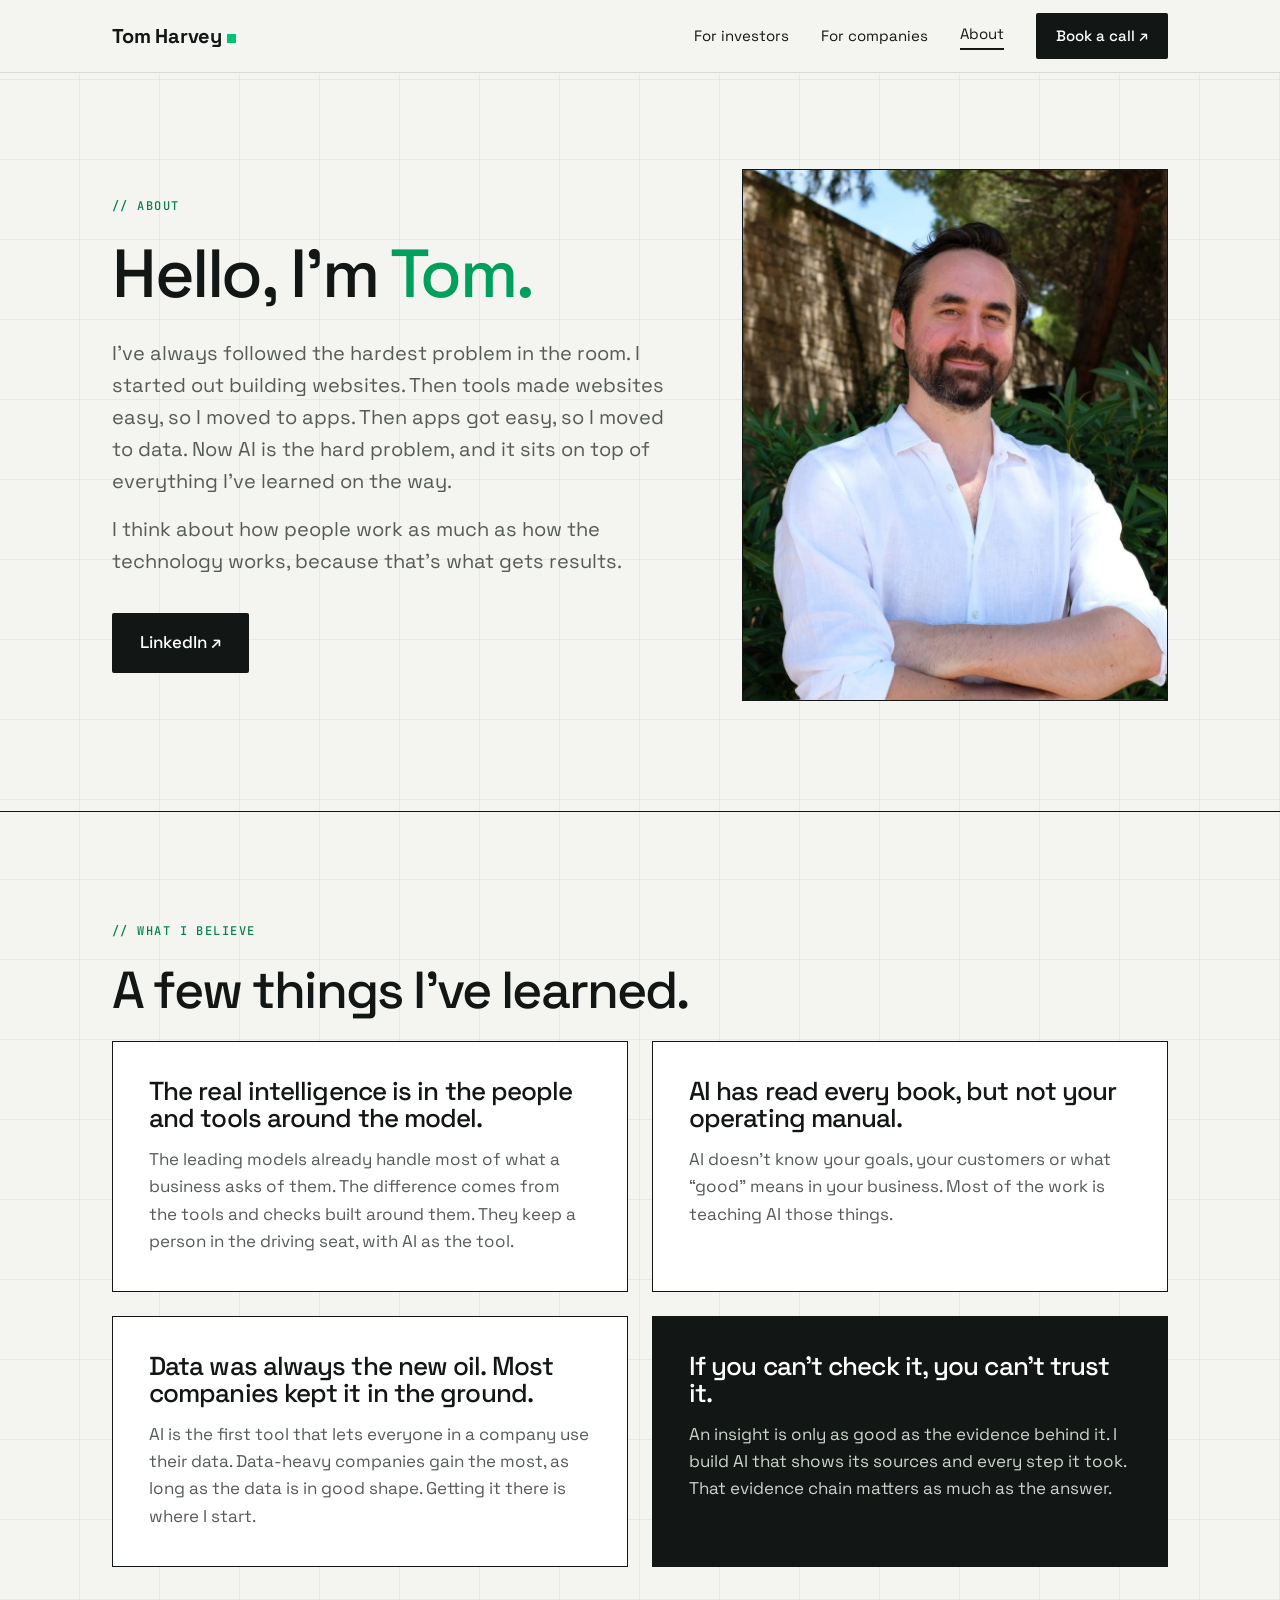
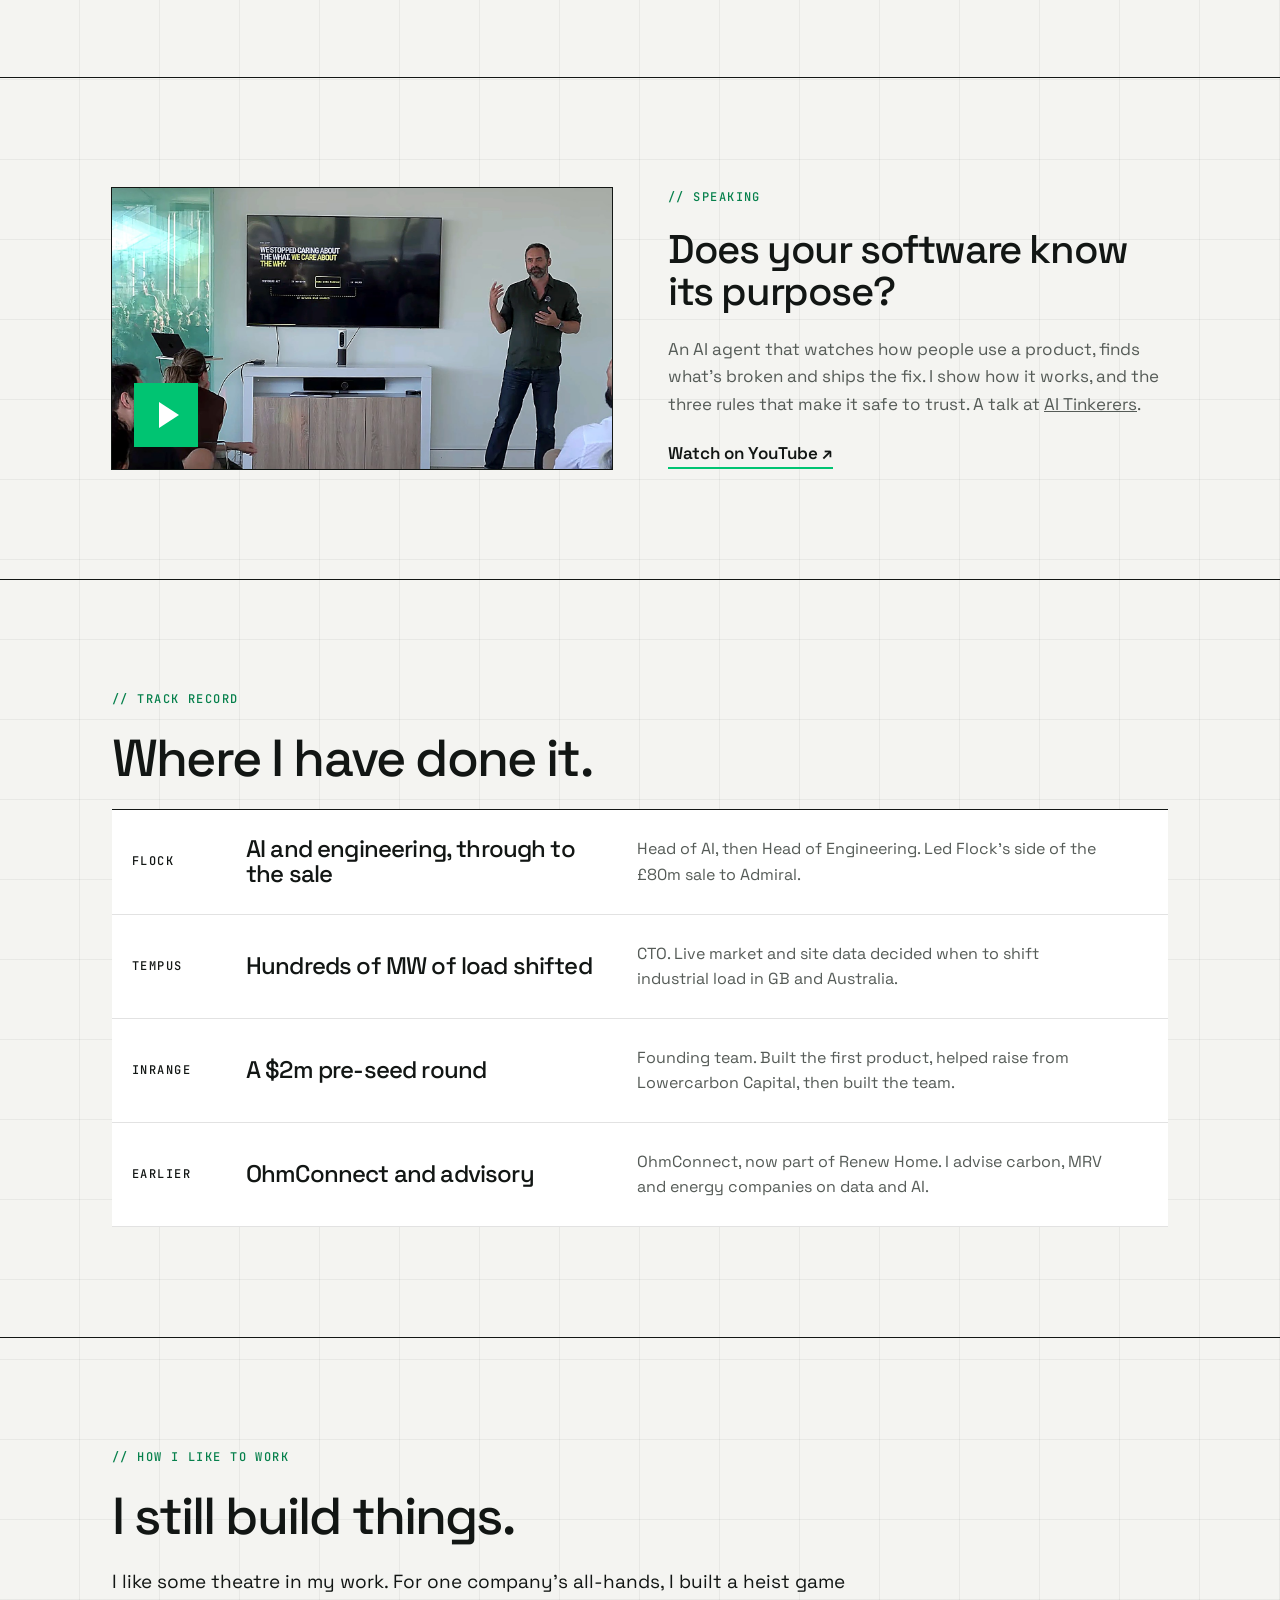
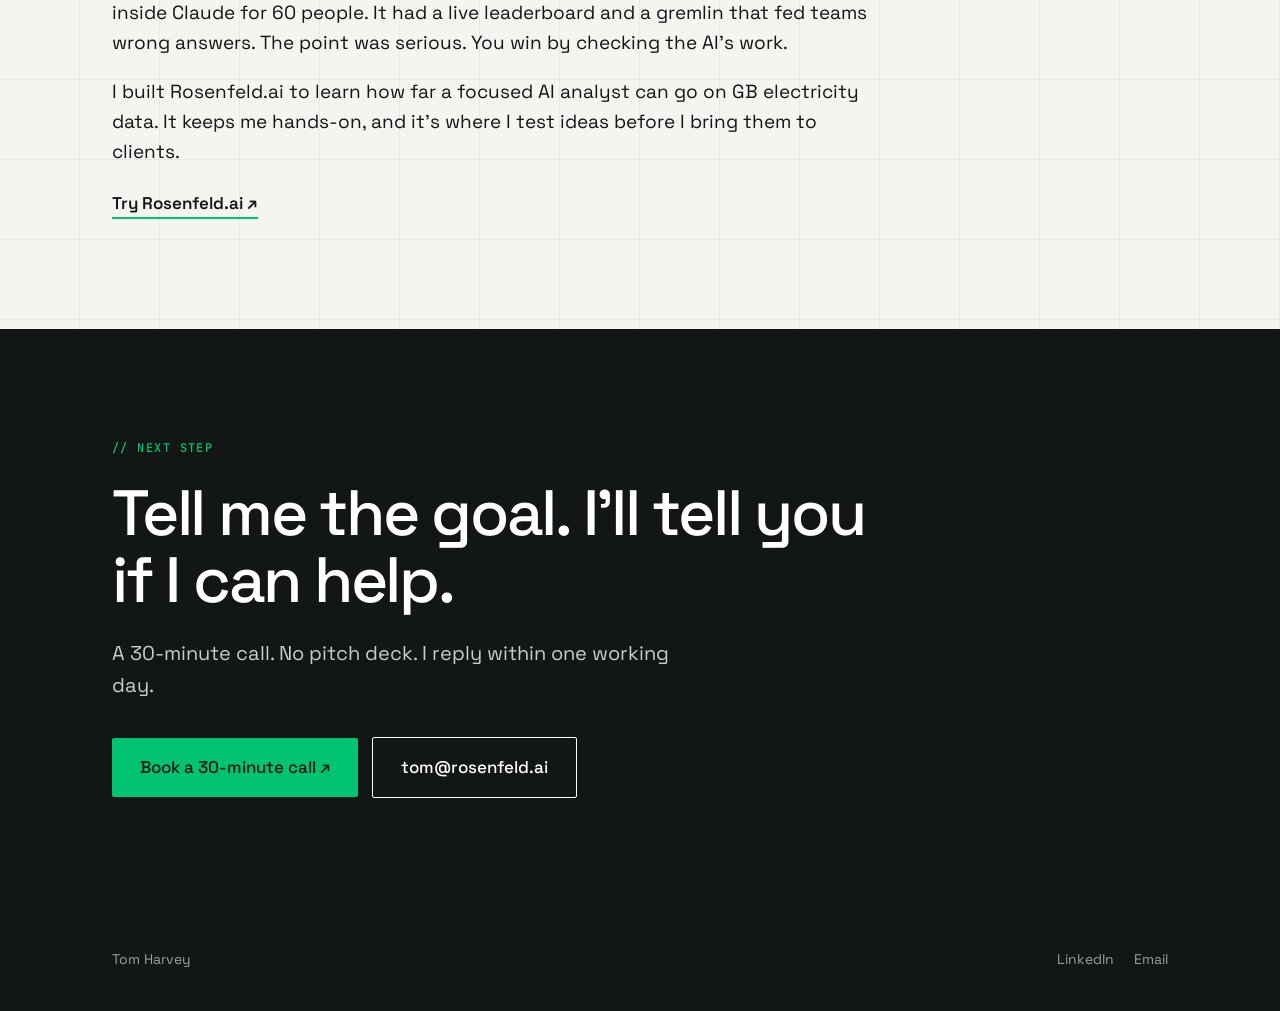
==== commit 83dc9b71: "feat: link AI Tinkerers Co-Authored-By: Claude Opus 5.5 <noreply@anthropic.com> Claude-Session: http" ====
--- a/about.html
+++ b/about.html
@@ -23,7 +23,7 @@
 
 <section class="band sky"><div class="wrap split">
 <button class="video rv" data-yt="ZUIJOm4KMr8" style="background-image:url(talk.jpg)" aria-label="Play the talk"><div class="play"></div></button>
-<div class="rv"><span class="mono label">Speaking</span><h2 style="font-size:40px">Does your software know its purpose?</h2><p class="note" style="font-size:17px">An AI agent that watches how people use a product, finds what's broken and ships the fix. I show how it works, and the three rules that make it safe to trust. A talk at AI Tinkerers.</p><a class="textlink" href="https://www.youtube.com/watch?v=ZUIJOm4KMr8">Watch on YouTube ↗</a></div>
+<div class="rv"><span class="mono label">Speaking</span><h2 style="font-size:40px">Does your software know its purpose?</h2><p class="note" style="font-size:17px">An AI agent that watches how people use a product, finds what's broken and ships the fix. I show how it works, and the three rules that make it safe to trust. A talk at <a href="https://aitinkerers.org" target="_blank" rel="noopener">AI Tinkerers</a>.</p><a class="textlink" href="https://www.youtube.com/watch?v=ZUIJOm4KMr8">Watch on YouTube ↗</a></div>
 </div></section>
 
 <section class="band"><div class="wrap">
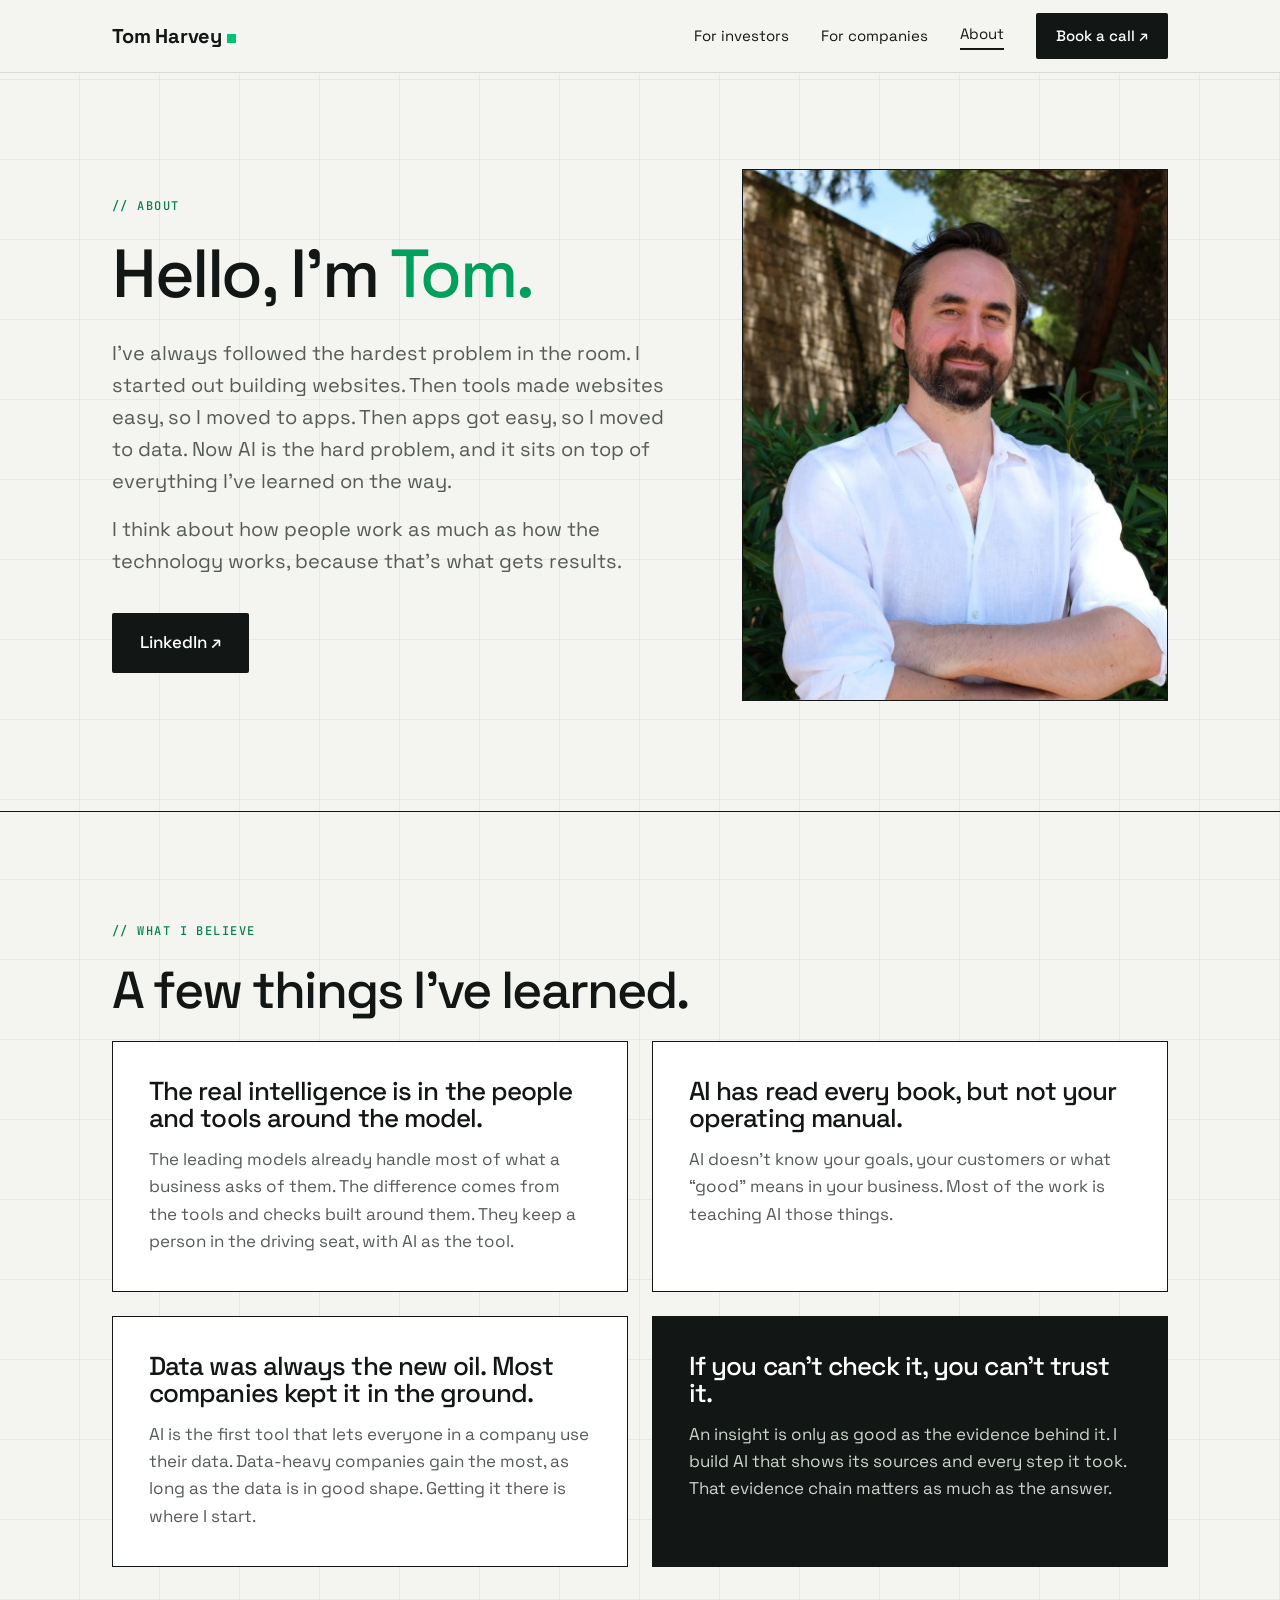
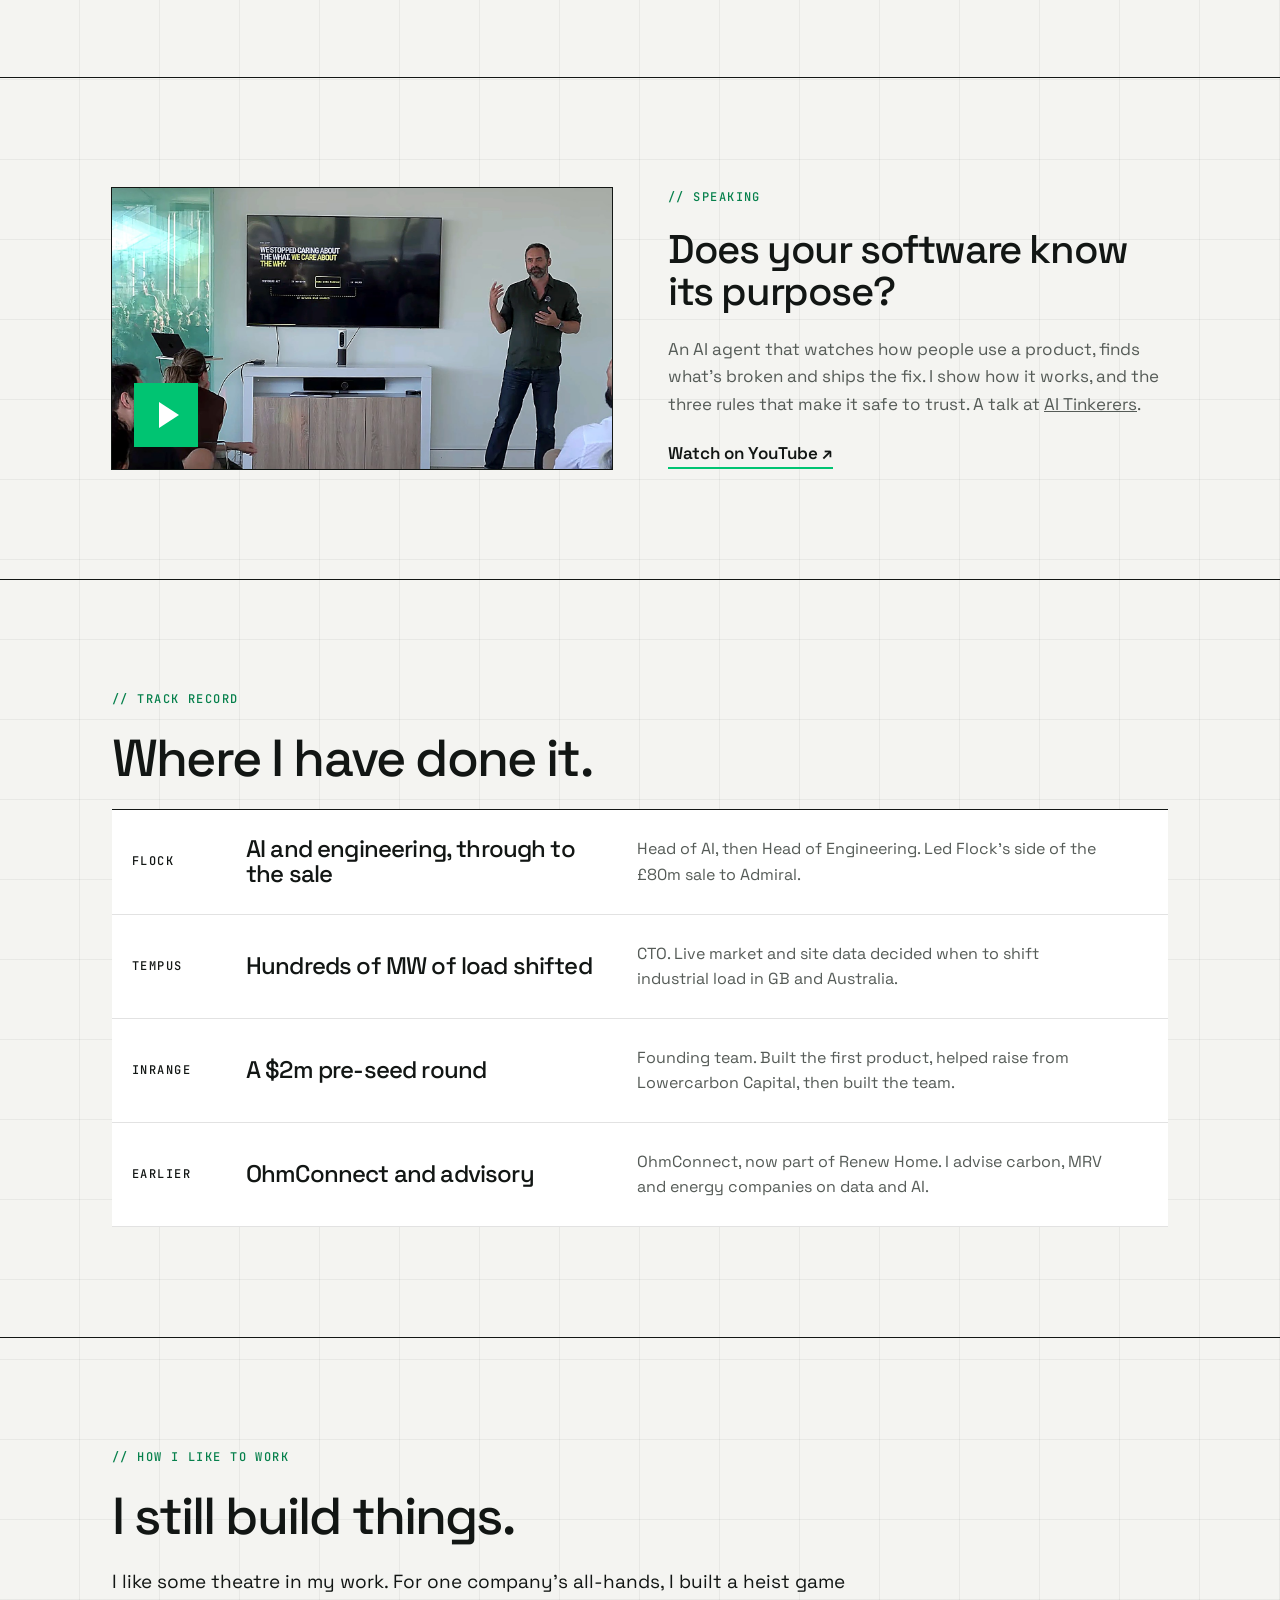
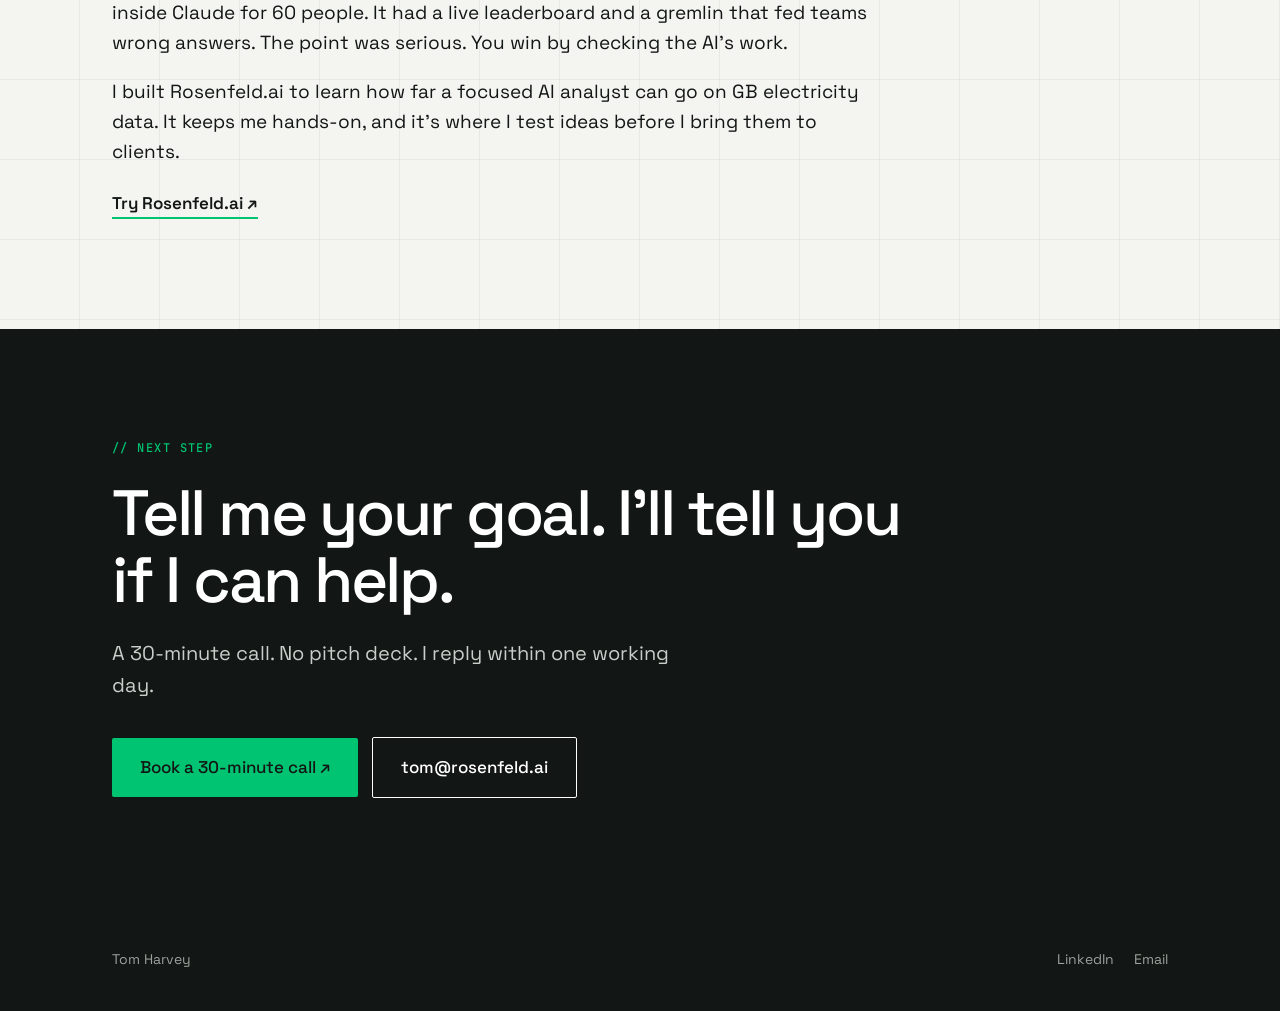
==== commit 3c65e5de: "fix: tell me your goal Co-Authored-By: Claude Opus 5.5 <noreply@anthropic.com> Claude-Session: https" ====
--- a/about.html
+++ b/about.html
@@ -44,7 +44,7 @@
 
 <section class="band accent contact" id="contact"><div class="wrap rv">
 <span class="mono label">Next step</span>
-<h2>Tell me the goal. I'll tell you if I can help.</h2>
+<h2>Tell me your goal. I'll tell you if I can help.</h2>
 <p style="font-size:20px;max-width:560px">A 30-minute call. No pitch deck. I reply within one working day.</p>
 <div class="ctas"><a class="pill big" href="https://cal.com/tharvey/30min" target="_blank" rel="noopener">Book a 30-minute call ↗</a><a class="pill light big" href="mailto:tom@rosenfeld.ai">tom@rosenfeld.ai</a></div>
 </div></section>
